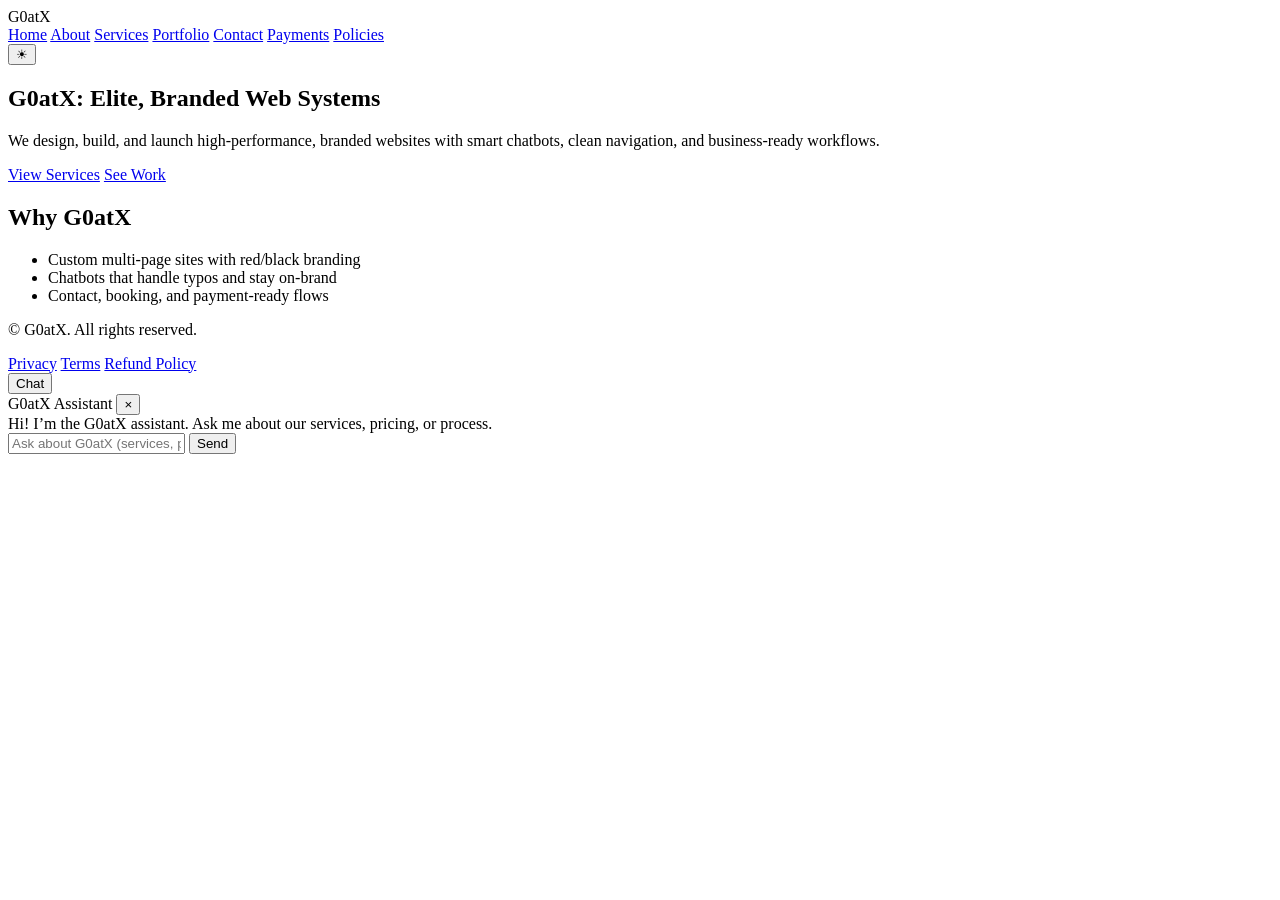
==== index.html @ 713eb571 "Create index.html" ====
<!DOCTYPE html>
<html lang="en" data-theme="dark">
<head>
  <meta charset="UTF-8" />
  <meta name="viewport" content="width=device-width, initial-scale=1.0" />
  <title>G0atX | Advanced Web Experiences</title>
  <link rel="stylesheet" href="styles.css" />
  <script defer src="script.js"></script>
</head>
<body>
  <header class="site-header">
    <div class="logo">G0atX</div>
    <nav class="nav">
      <a href="index.html" class="active">Home</a>
      <a href="about.html">About</a>
      <a href="services.html">Services</a>
      <a href="portfolio.html">Portfolio</a>
      <a href="contact.html">Contact</a>
      <a href="payments.html">Payments</a>
      <a href="policies.html">Policies</a>
    </nav>
    <button id="themeToggle" class="theme-toggle">☀</button>
  </header>

  <main class="hero">
    <section class="hero-content">
      <h1>G0atX: Elite, Branded Web Systems</h1>
      <p>
        We design, build, and launch high‑performance, branded websites with smart chatbots,
        clean navigation, and business‑ready workflows.
      </p>
      <div class="hero-actions">
        <a href="services.html" class="btn primary">View Services</a>
        <a href="portfolio.html" class="btn secondary">See Work</a>
      </div>
    </section>
    <section class="hero-highlight">
      <h2>Why G0atX</h2>
      <ul>
        <li>Custom multi‑page sites with red/black branding</li>
        <li>Chatbots that handle typos and stay on‑brand</li>
        <li>Contact, booking, and payment‑ready flows</li>
      </ul>
    </section>
  </main>

  <footer class="site-footer">
    <p>© <span id="year"></span> G0atX. All rights reserved.</p>
    <div class="footer-links">
      <a href="policies.html#privacy">Privacy</a>
      <a href="policies.html#terms">Terms</a>
      <a href="policies.html#refund">Refund Policy</a>
    </div>
  </footer>

  <!-- Chatbot -->
  <button id="chatbotToggle" class="chatbot-toggle">Chat</button>
  <div id="chatbot" class="chatbot">
    <div class="chatbot-header">
      <span>G0atX Assistant</span>
      <button id="chatbotClose" class="chatbot-close">×</button>
    </div>
    <div id="chatbotMessages" class="chatbot-messages">
      <div class="chatbot-message bot">
        Hi! I’m the G0atX assistant. Ask me about our services, pricing, or process.
      </div>
    </div>
    <form id="chatbotForm" class="chatbot-form">
      <input
        type="text"
        id="chatbotInput"
        placeholder="Ask about G0atX (services, pricing, process)..."
        autocomplete="off"
      />
      <button type="submit">Send</button>
    </form>
  </div>
</body>
</html>
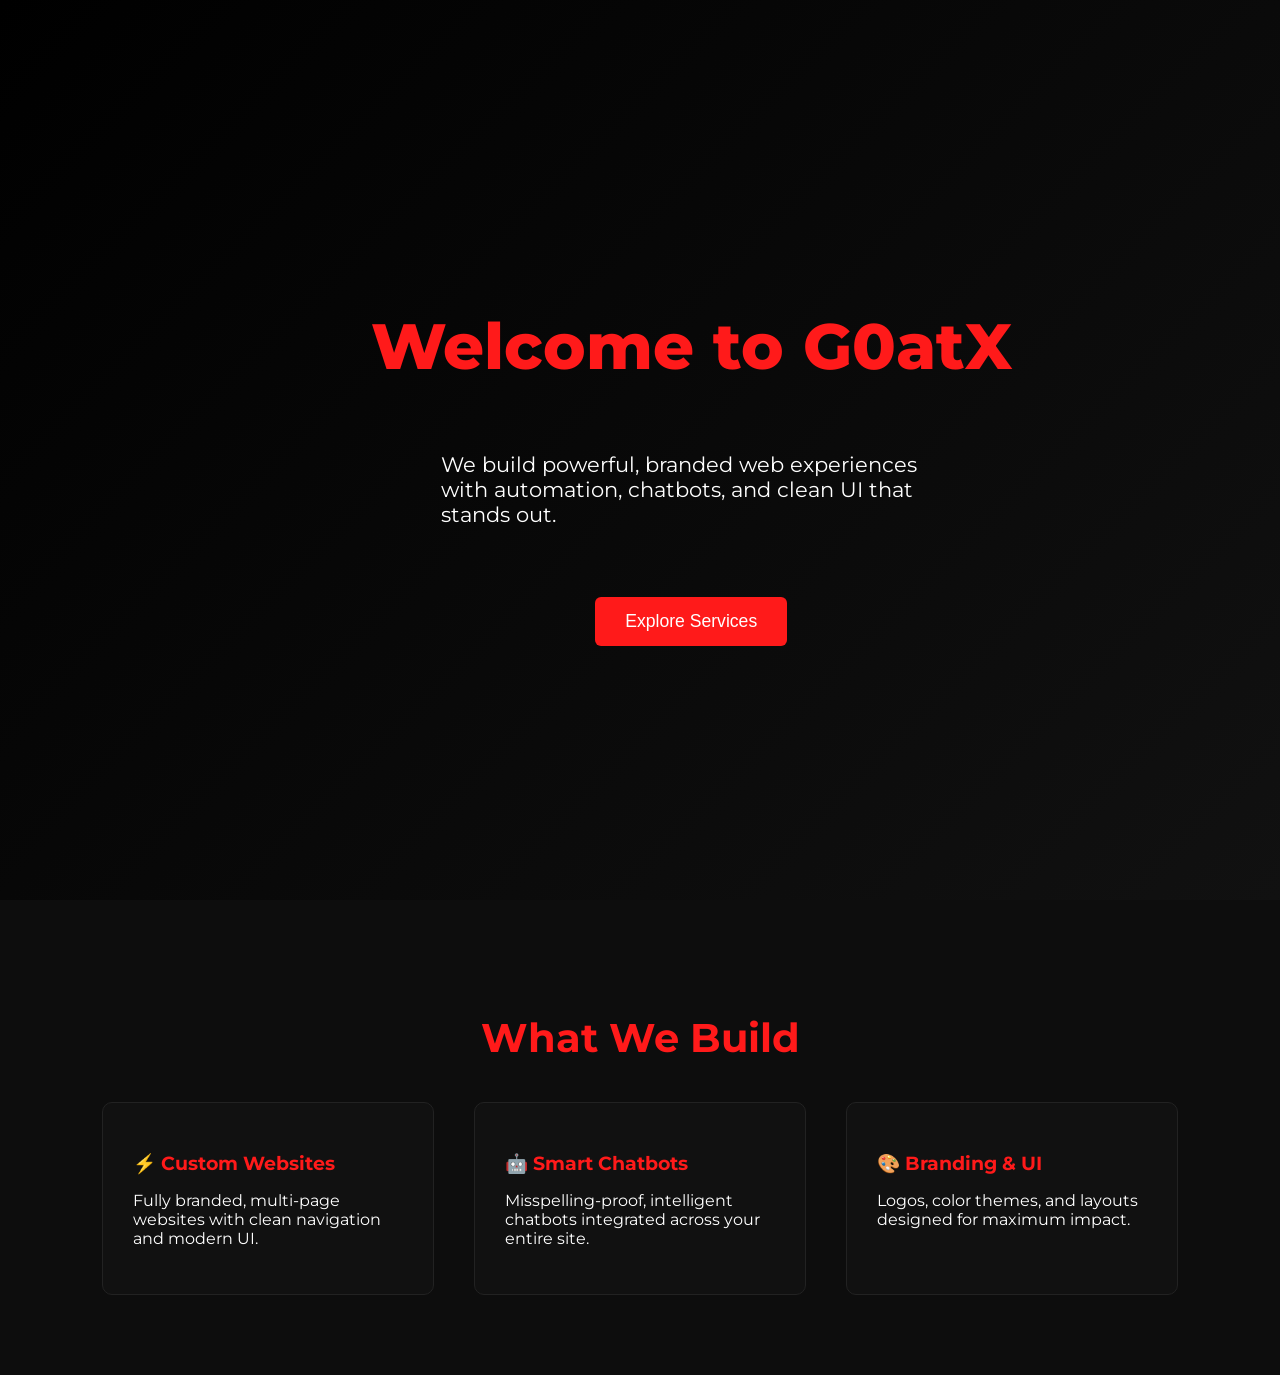
==== commit 8e11c49c: "Update index.html" ====
--- a/index.html
+++ b/index.html
@@ -1,79 +1,151 @@
 <!DOCTYPE html>
-<html lang="en" data-theme="dark">
+<html lang="en">
 <head>
-  <meta charset="UTF-8" />
-  <meta name="viewport" content="width=device-width, initial-scale=1.0" />
-  <title>G0atX | Advanced Web Experiences</title>
-  <link rel="stylesheet" href="styles.css" />
-  <script defer src="script.js"></script>
+    <meta charset="UTF-8">
+    <meta name="viewport" content="width=device-width, initial-scale=1.0">
+    <title>G0atX | Advanced Web Experiences</title>
+    <link rel="stylesheet" href="styles.css">
+
+    <!-- Google Fonts -->
+    <link href="https://fonts.googleapis.com/css2?family=Montserrat:wght@300;600;800&display=swap" rel="stylesheet">
+
+    <style>
+        body {
+            margin: 0;
+            font-family: 'Montserrat', sans-serif;
+            background: #000;
+            color: white;
+            overflow-x: hidden;
+        }
+
+        /* HERO SECTION */
+        .hero {
+            height: 100vh;
+            background: linear-gradient(135deg, #000, #111);
+            display: flex;
+            flex-direction: column;
+            justify-content: center;
+            padding-left: 8%;
+            animation: fadeIn 1.5s ease-in-out;
+        }
+
+        .hero h1 {
+            font-size: 4rem;
+            font-weight: 800;
+            color: #ff1a1a;
+            animation: slideDown 1.2s ease;
+        }
+
+        .hero p {
+            font-size: 1.3rem;
+            max-width: 500px;
+            margin-top: -10px;
+            animation: fadeIn 2s ease;
+        }
+
+        .cta-btn {
+            margin-top: 25px;
+            padding: 14px 30px;
+            background: #ff1a1a;
+            color: white;
+            border: none;
+            font-size: 1.1rem;
+            border-radius: 6px;
+            cursor: pointer;
+            transition: 0.3s;
+            animation: popIn 1.8s ease;
+        }
+
+        .cta-btn:hover {
+            background: #cc0000;
+            transform: scale(1.05);
+        }
+
+        /* FEATURES SECTION */
+        .features {
+            padding: 80px 8%;
+            background: #0d0d0d;
+        }
+
+        .features h2 {
+            font-size: 2.5rem;
+            color: #ff1a1a;
+            margin-bottom: 40px;
+            text-align: center;
+        }
+
+        .feature-grid {
+            display: grid;
+            grid-template-columns: repeat(3, 1fr);
+            gap: 40px;
+        }
+
+        .feature-box {
+            background: #111;
+            padding: 30px;
+            border-radius: 10px;
+            border: 1px solid #222;
+            transition: 0.3s;
+        }
+
+        .feature-box:hover {
+            transform: translateY(-10px);
+            border-color: #ff1a1a;
+        }
+
+        .feature-box h3 {
+            color: #ff1a1a;
+            margin-bottom: 10px;
+        }
+
+        /* ANIMATIONS */
+        @keyframes fadeIn {
+            from { opacity: 0; }
+            to { opacity: 1; }
+        }
+
+        @keyframes slideDown {
+            from { transform: translateY(-40px); opacity: 0; }
+            to { transform: translateY(0); opacity: 1; }
+        }
+
+        @keyframes popIn {
+            from { transform: scale(0.8); opacity: 0; }
+            to { transform: scale(1); opacity: 1; }
+        }
+    </style>
 </head>
+
 <body>
-  <header class="site-header">
-    <div class="logo">G0atX</div>
-    <nav class="nav">
-      <a href="index.html" class="active">Home</a>
-      <a href="about.html">About</a>
-      <a href="services.html">Services</a>
-      <a href="portfolio.html">Portfolio</a>
-      <a href="contact.html">Contact</a>
-      <a href="payments.html">Payments</a>
-      <a href="policies.html">Policies</a>
-    </nav>
-    <button id="themeToggle" class="theme-toggle">☀</button>
-  </header>
 
-  <main class="hero">
-    <section class="hero-content">
-      <h1>G0atX: Elite, Branded Web Systems</h1>
-      <p>
-        We design, build, and launch high‑performance, branded websites with smart chatbots,
-        clean navigation, and business‑ready workflows.
-      </p>
-      <div class="hero-actions">
-        <a href="services.html" class="btn primary">View Services</a>
-        <a href="portfolio.html" class="btn secondary">See Work</a>
-      </div>
+    <!-- HERO -->
+    <section class="hero">
+        <h1>Welcome to G0atX</h1>
+        <p>We build powerful, branded web experiences with automation, chatbots, and clean UI that stands out.</p>
+        <button class="cta-btn" onclick="location.href='services.html'">Explore Services</button>
     </section>
-    <section class="hero-highlight">
-      <h2>Why G0atX</h2>
-      <ul>
-        <li>Custom multi‑page sites with red/black branding</li>
-        <li>Chatbots that handle typos and stay on‑brand</li>
-        <li>Contact, booking, and payment‑ready flows</li>
-      </ul>
+
+    <!-- FEATURES -->
+    <section class="features">
+        <h2>What We Build</h2>
+
+        <div class="feature-grid">
+            <div class="feature-box">
+                <h3>⚡ Custom Websites</h3>
+                <p>Fully branded, multi‑page websites with clean navigation and modern UI.</p>
+            </div>
+
+            <div class="feature-box">
+                <h3>🤖 Smart Chatbots</h3>
+                <p>Misspelling‑proof, intelligent chatbots integrated across your entire site.</p>
+            </div>
+
+            <div class="feature-box">
+                <h3>🎨 Branding & UI</h3>
+                <p>Logos, color themes, and layouts designed for maximum impact.</p>
+            </div>
+        </div>
     </section>
-  </main>
 
-  <footer class="site-footer">
-    <p>© <span id="year"></span> G0atX. All rights reserved.</p>
-    <div class="footer-links">
-      <a href="policies.html#privacy">Privacy</a>
-      <a href="policies.html#terms">Terms</a>
-      <a href="policies.html#refund">Refund Policy</a>
-    </div>
-  </footer>
-
-  <!-- Chatbot -->
-  <button id="chatbotToggle" class="chatbot-toggle">Chat</button>
-  <div id="chatbot" class="chatbot">
-    <div class="chatbot-header">
-      <span>G0atX Assistant</span>
-      <button id="chatbotClose" class="chatbot-close">×</button>
-    </div>
-    <div id="chatbotMessages" class="chatbot-messages">
-      <div class="chatbot-message bot">
-        Hi! I’m the G0atX assistant. Ask me about our services, pricing, or process.
-      </div>
-    </div>
-    <form id="chatbotForm" class="chatbot-form">
-      <input
-        type="text"
-        id="chatbotInput"
-        placeholder="Ask about G0atX (services, pricing, process)..."
-        autocomplete="off"
-      />
-      <button type="submit">Send</button>
-    </form>
-  </div>
 </body>
 </html>
--- a/styles.css
+++ b/styles.css
@@ -0,0 +1,475 @@
+:root {
+  --bg-dark: #050509;
+  --bg-light: #ffffff;
+  --text-dark: #0b0b0f;
+  --text-light: #f5f5f5;
+  --accent: #e50914;
+  --accent-soft: #ff4b5c;
+  --card-dark: #111119;
+  --card-light: #f7f7f7;
+  --border-subtle: #2a2a33;
+  --shadow-soft: 0 10px 25px rgba(0, 0, 0, 0.35);
+  --radius: 10px;
+  --transition-fast: 0.2s ease-out;
+  --font-main: system-ui, -apple-system, BlinkMacSystemFont, "Segoe UI", sans-serif;
+}
+
+html[data-theme="dark"] {
+  background: var(--bg-dark);
+  color: var(--text-light);
+}
+
+html[data-theme="light"] {
+  background: var(--bg-light);
+  color: var(--text-dark);
+}
+
+*,
+*::before,
+*::after {
+  box-sizing: border-box;
+}
+
+body {
+  margin: 0;
+  font-family: var(--font-main);
+  min-height: 100vh;
+  display: flex;
+  flex-direction: column;
+}
+
+/* Header & nav */
+
+.site-header {
+  position: sticky;
+  top: 0;
+  z-index: 20;
+  display: flex;
+  align-items: center;
+  justify-content: space-between;
+  padding: 0.75rem 1.5rem;
+  background: linear-gradient(90deg, #050509, #1a0003);
+  border-bottom: 1px solid var(--border-subtle);
+}
+
+html[data-theme="light"] .site-header {
+  background: #ffffff;
+  border-bottom-color: #e0e0e0;
+}
+
+.logo {
+  font-weight: 800;
+  letter-spacing: 0.08em;
+  text-transform: uppercase;
+  color: var(--accent);
+}
+
+.nav {
+  display: flex;
+  gap: 0.75rem;
+  flex-wrap: wrap;
+}
+
+.nav a {
+  text-decoration: none;
+  color: var(--text-light);
+  padding: 0.35rem 0.7rem;
+  border-radius: 999px;
+  font-size: 0.9rem;
+  transition: background var(--transition-fast), color var(--transition-fast);
+}
+
+html[data-theme="light"] .nav a {
+  color: var(--text-dark);
+}
+
+.nav a:hover {
+  background: rgba(229, 9, 20, 0.2);
+}
+
+.nav a.active {
+  background: var(--accent);
+  color: #ffffff;
+}
+
+/* Theme toggle */
+
+.theme-toggle {
+  border: 1px solid var(--border-subtle);
+  background: transparent;
+  color: var(--text-light);
+  border-radius: 999px;
+  padding: 0.3rem 0.7rem;
+  cursor: pointer;
+  font-size: 0.9rem;
+  transition: background var(--transition-fast), color var(--transition-fast);
+}
+
+html[data-theme="light"] .theme-toggle {
+  color: var(--text-dark);
+  border-color: #d0d0d0;
+}
+
+.theme-toggle:hover {
+  background: rgba(255, 255, 255, 0.08);
+}
+
+/* Layout */
+
+main.hero,
+main.page {
+  width: min(1100px, 100%);
+  margin: 1.5rem auto 2rem;
+  padding: 0 1rem;
+}
+
+.hero {
+  display: grid;
+  grid-template-columns: minmax(0, 2fr) minmax(0, 1.4fr);
+  gap: 1.5rem;
+  align-items: center;
+}
+
+@media (max-width: 800px) {
+  .hero {
+    grid-template-columns: 1fr;
+  }
+}
+
+.hero-content h1 {
+  font-size: clamp(2.2rem, 3vw + 1rem, 3rem);
+  margin-bottom: 0.75rem;
+}
+
+.hero-content p {
+  max-width: 32rem;
+  line-height: 1.6;
+}
+
+.hero-actions {
+  margin-top: 1.25rem;
+  display: flex;
+  gap: 0.75rem;
+  flex-wrap: wrap;
+}
+
+.hero-highlight {
+  background: radial-gradient(circle at top left, #e50914 0, #050509 55%);
+  border-radius: var(--radius);
+  padding: 1.25rem;
+  color: #ffffff;
+  box-shadow: var(--shadow-soft);
+}
+
+.hero-highlight h2 {
+  margin-top: 0;
+}
+
+.hero-highlight ul {
+  padding-left: 1.2rem;
+}
+
+/* Buttons */
+
+.btn {
+  display: inline-flex;
+  align-items: center;
+  justify-content: center;
+  padding: 0.55rem 1.2rem;
+  border-radius: 999px;
+  border: 1px solid transparent;
+  font-size: 0.95rem;
+  cursor: pointer;
+  text-decoration: none;
+  transition: background var(--transition-fast), color var(--transition-fast), border var(--transition-fast), transform var(--transition-fast);
+}
+
+.btn.primary {
+  background: var(--accent);
+  color: #ffffff;
+}
+
+.btn.primary:hover {
+  background: var(--accent-soft);
+  transform: translateY(-1px);
+}
+
+.btn.secondary {
+  background: transparent;
+  color: var(--accent);
+  border-color: var(--accent);
+}
+
+.btn.secondary:hover {
+  background: rgba(229, 9, 20, 0.1);
+}
+
+/* Page content */
+
+.page h1 {
+  margin-top: 0.5rem;
+  margin-bottom: 0.75rem;
+}
+
+.page p {
+  line-height: 1.6;
+}
+
+.grid.two {
+  display: grid;
+  grid-template-columns: repeat(2, minmax(0, 1fr));
+  gap: 1.25rem;
+  margin-top: 1.5rem;
+}
+
+.grid.three {
+  display: grid;
+  grid-template-columns: repeat(3, minmax(0, 1fr));
+  gap: 1.25rem;
+  margin-top: 1.5rem;
+}
+
+@media (max-width: 900px) {
+  .grid.two,
+  .grid.three {
+    grid-template-columns: 1fr;
+  }
+}
+
+.card {
+  border-radius: var(--radius);
+  padding: 1rem;
+  background: var(--card-dark);
+  border: 1px solid var(--border-subtle);
+  box-shadow: var(--shadow-soft);
+}
+
+html[data-theme="light"] .card {
+  background: var(--card-light);
+  border-color: #e0e0e0;
+  box-shadow: 0 8px 18px rgba(0, 0, 0, 0.08);
+}
+
+.card h2 {
+  margin-top: 0;
+}
+
+.price {
+  margin-top: 0.75rem;
+  font-weight: 600;
+  color: var(--accent-soft);
+}
+
+/* CTA banner */
+
+.cta-banner {
+  margin-top: 2rem;
+  padding: 1rem 1.25rem;
+  border-radius: var(--radius);
+  border: 1px dashed var(--accent);
+  display: flex;
+  flex-wrap: wrap;
+  gap: 0.75rem;
+  align-items: center;
+  justify-content: space-between;
+}
+
+/* Forms (contact + payment) */
+
+.contact-form,
+.payment-form {
+  display: flex;
+  flex-direction: column;
+  gap: 0.75rem;
+  margin-top: 1rem;
+}
+
+label {
+  font-size: 0.9rem;
+  display: flex;
+  flex-direction: column;
+  gap: 0.25rem;
+}
+
+input,
+select,
+textarea {
+  padding: 0.5rem 0.6rem;
+  border-radius: 6px;
+  border: 1px solid var(--border-subtle);
+  background: #050509;
+  color: var(--text-light);
+  font-family: var(--font-main);
+}
+
+html[data-theme="light"] input,
+html[data-theme="light"] select,
+html[data-theme="light"] textarea {
+  background: #ffffff;
+  color: var(--text-dark);
+  border-color: #d0d0d0;
+}
+
+input:focus,
+select:focus,
+textarea:focus {
+  outline: 2px solid var(--accent);
+  outline-offset: 1px;
+}
+
+.payment-note {
+  font-size: 0.85rem;
+  opacity: 0.8;
+}
+
+/* Policies */
+
+.policies section {
+  margin-top: 1.5rem;
+  padding-top: 0.5rem;
+  border-top: 1px solid var(--border-subtle);
+}
+
+/* Footer */
+
+.site-footer {
+  margin-top: auto;
+  padding: 1rem 1.5rem;
+  border-top: 1px solid var(--border-subtle);
+  font-size: 0.85rem;
+  display: flex;
+  justify-content: space-between;
+  align-items: center;
+  flex-wrap: wrap;
+}
+
+html[data-theme="light"] .site-footer {
+  border-top-color: #e0e0e0;
+}
+
+.footer-links {
+  display: flex;
+  gap: 0.75rem;
+}
+
+.footer-links a {
+  color: inherit;
+  text-decoration: none;
+  opacity: 0.8;
+}
+
+.footer-links a:hover {
+  opacity: 1;
+}
+
+/* Chatbot */
+
+.chatbot-toggle {
+  position: fixed;
+  bottom: 1.25rem;
+  right: 1.25rem;
+  z-index: 30;
+  border-radius: 999px;
+  border: none;
+  background: var(--accent);
+  color: #ffffff;
+  padding: 0.6rem 1rem;
+  cursor: pointer;
+  box-shadow: var(--shadow-soft);
+  font-size: 0.9rem;
+}
+
+.chatbot {
+  position: fixed;
+  bottom: 4.25rem;
+  right: 1.25rem;
+  width: 320px;
+  max-height: 420px;
+  background: var(--card-dark);
+  border-radius: var(--radius);
+  border: 1px solid var(--border-subtle);
+  box-shadow: var(--shadow-soft);
+  display: none;
+  flex-direction: column;
+  overflow: hidden;
+  z-index: 40;
+}
+
+html[data-theme="light"] .chatbot {
+  background: var(--card-light);
+  border-color: #e0e0e0;
+}
+
+.chatbot-header {
+  padding: 0.6rem 0.8rem;
+  background: #111119;
+  color: #ffffff;
+  display: flex;
+  justify-content: space-between;
+  align-items: center;
+}
+
+html[data-theme="light"] .chatbot-header {
+  background: #222;
+}
+
+.chatbot-close {
+  border: none;
+  background: transparent;
+  color: inherit;
+  cursor: pointer;
+  font-size: 1.1rem;
+}
+
+.chatbot-messages {
+  padding: 0.6rem 0.8rem;
+  flex: 1;
+  overflow-y: auto;
+  font-size: 0.9rem;
+}
+
+.chatbot-message {
+  margin-bottom: 0.4rem;
+  padding: 0.4rem 0.6rem;
+  border-radius: 8px;
+  max-width: 90%;
+}
+
+.chatbot-message.bot {
+  background: rgba(229, 9, 20, 0.15);
+}
+
+.chatbot-message.user {
+  background: rgba(255, 255, 255, 0.08);
+  margin-left: auto;
+}
+
+html[data-theme="light"] .chatbot-message.user {
+  background: #e9e9e9;
+}
+
+.chatbot-form {
+  display: flex;
+  border-top: 1px solid var(--border-subtle);
+}
+
+.chatbot-form input {
+  flex: 1;
+  border-radius: 0;
+  border: none;
+  border-right: 1px solid var(--border-subtle);
+}
+
+.chatbot-form button {
+  border: none;
+  background: var(--accent);
+  color: #ffffff;
+  padding: 0 0.9rem;
+  cursor: pointer;
+}
+
+/* Utility */
+
+.hidden {
+  display: none !important;
+}
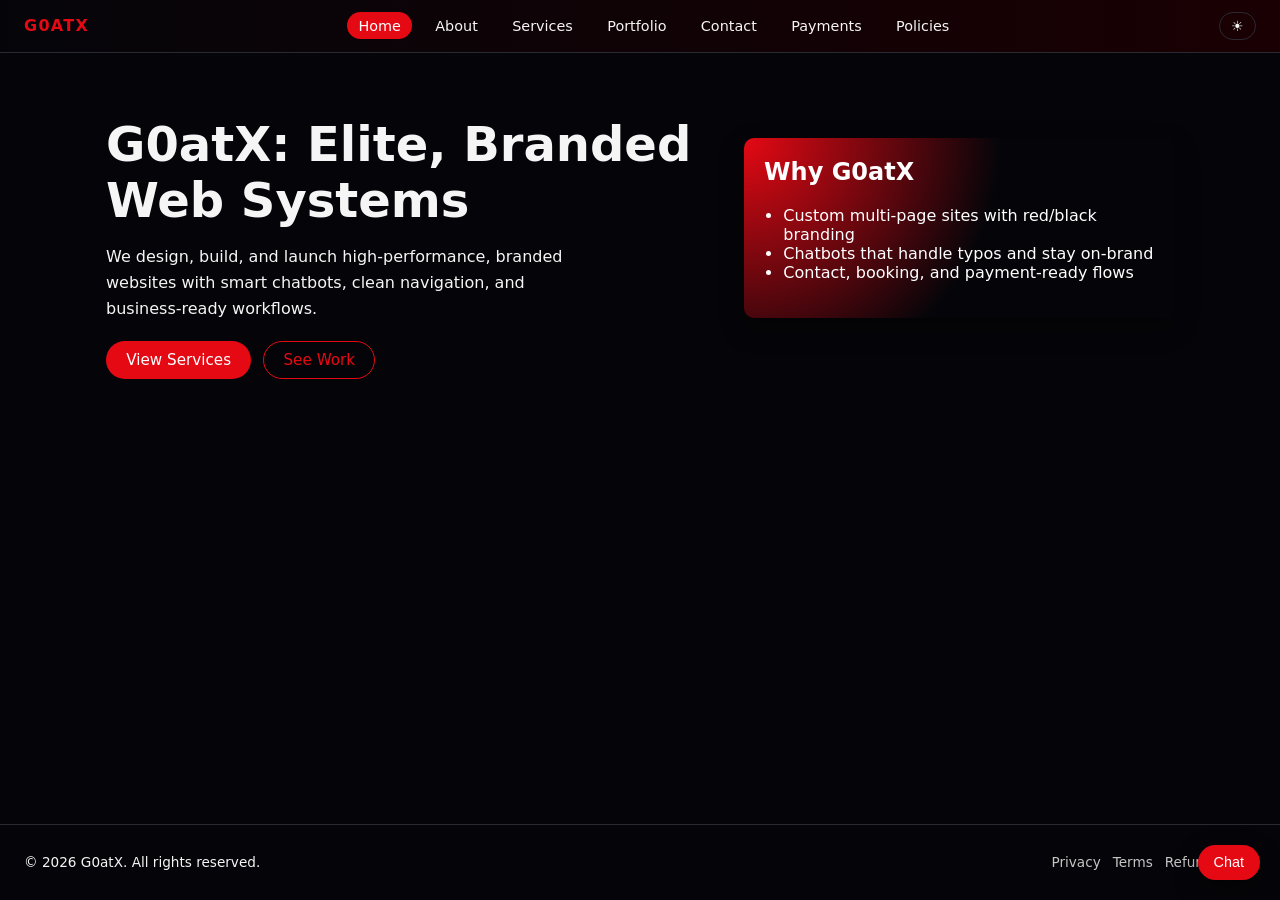
==== commit 5ddff8fe: "Update index.html" ====
--- a/index.html
+++ b/index.html
@@ -1,151 +1,146 @@
 <!DOCTYPE html>
-<html lang="en">
+<html lang="en" data-theme="dark">
 <head>
-    <meta charset="UTF-8">
-    <meta name="viewport" content="width=device-width, initial-scale=1.0">
-    <title>G0atX | Advanced Web Experiences</title>
-    <link rel="stylesheet" href="styles.css">
+  <meta charset="UTF-8" />
+  <meta name="viewport" content="width=device-width, initial-scale=1.0" />
+  <title>G0atX | Advanced Web Experiences</title>
 
-    <!-- Google Fonts -->
-    <link href="https://fonts.googleapis.com/css2?family=Montserrat:wght@300;600;800&display=swap" rel="stylesheet">
+  <!-- Fix browser showing old homepage -->
+  <meta http-equiv="Cache-Control" content="no-cache, no-store, must-revalidate">
+  <meta http-equiv="Pragma" content="no-cache">
+  <meta http-equiv="Expires" content="0">
 
-    <style>
-        body {
-            margin: 0;
-            font-family: 'Montserrat', sans-serif;
-            background: #000;
-            color: white;
-            overflow-x: hidden;
-        }
+  <link rel="stylesheet" href="styles.css" />
+  <script defer src="script.js"></script>
 
-        /* HERO SECTION */
-        .hero {
-            height: 100vh;
-            background: linear-gradient(135deg, #000, #111);
-            display: flex;
-            flex-direction: column;
-            justify-content: center;
-            padding-left: 8%;
-            animation: fadeIn 1.5s ease-in-out;
-        }
+  <style>
+    /* --- ANIMATIONS --- */
+    @keyframes fadeIn {
+      from { opacity: 0; }
+      to { opacity: 1; }
+    }
 
-        .hero h1 {
-            font-size: 4rem;
-            font-weight: 800;
-            color: #ff1a1a;
-            animation: slideDown 1.2s ease;
-        }
+    @keyframes slideUp {
+      from { transform: translateY(40px); opacity: 0; }
+      to { transform: translateY(0); opacity: 1; }
+    }
 
-        .hero p {
-            font-size: 1.3rem;
-            max-width: 500px;
-            margin-top: -10px;
-            animation: fadeIn 2s ease;
-        }
+    @keyframes slideLeft {
+      from { transform: translateX(40px); opacity: 0; }
+      to { transform: translateX(0); opacity: 1; }
+    }
 
-        .cta-btn {
-            margin-top: 25px;
-            padding: 14px 30px;
-            background: #ff1a1a;
-            color: white;
-            border: none;
-            font-size: 1.1rem;
-            border-radius: 6px;
-            cursor: pointer;
-            transition: 0.3s;
-            animation: popIn 1.8s ease;
-        }
+    @keyframes slideRight {
+      from { transform: translateX(-40px); opacity: 0; }
+      to { transform: translateX(0); opacity: 1; }
+    }
 
-        .cta-btn:hover {
-            background: #cc0000;
-            transform: scale(1.05);
-        }
+    /* Apply animations */
+    .hero-content {
+      animation: slideUp 1.2s ease-out;
+    }
 
-        /* FEATURES SECTION */
-        .features {
-            padding: 80px 8%;
-            background: #0d0d0d;
-        }
+    .hero-content h1 {
+      animation: fadeIn 1.4s ease-out;
+    }
 
-        .features h2 {
-            font-size: 2.5rem;
-            color: #ff1a1a;
-            margin-bottom: 40px;
-            text-align: center;
-        }
+    .hero-content p {
+      animation: fadeIn 1.8s ease-out;
+    }
 
-        .feature-grid {
-            display: grid;
-            grid-template-columns: repeat(3, 1fr);
-            gap: 40px;
-        }
+    .hero-actions {
+      animation: fadeIn 2.2s ease-out;
+    }
 
-        .feature-box {
-            background: #111;
-            padding: 30px;
-            border-radius: 10px;
-            border: 1px solid #222;
-            transition: 0.3s;
-        }
+    .hero-highlight {
+      animation: slideLeft 1.4s ease-out;
+    }
 
-        .feature-box:hover {
-            transform: translateY(-10px);
-            border-color: #ff1a1a;
-        }
+    /* Button hover animation */
+    .btn {
+      transition: 0.3s ease;
+    }
+    .btn:hover {
+      transform: scale(1.05);
+      opacity: 0.9;
+    }
 
-        .feature-box h3 {
-            color: #ff1a1a;
-            margin-bottom: 10px;
-        }
-
-        /* ANIMATIONS */
-        @keyframes fadeIn {
-            from { opacity: 0; }
-            to { opacity: 1; }
-        }
-
-        @keyframes slideDown {
-            from { transform: translateY(-40px); opacity: 0; }
-            to { transform: translateY(0); opacity: 1; }
-        }
-
-        @keyframes popIn {
-            from { transform: scale(0.8); opacity: 0; }
-            to { transform: scale(1); opacity: 1; }
-        }
-    </style>
+    /* Smooth fade-in for whole page */
+    body {
+      animation: fadeIn 0.8s ease-out;
+    }
+  </style>
 </head>
 
 <body>
+  <header class="site-header">
+    <div class="logo">G0atX</div>
+    <nav class="nav">
+      <a href="index.html" class="active">Home</a>
+      <a href="about.html">About</a>
+      <a href="services.html">Services</a>
+      <a href="portfolio.html">Portfolio</a>
+      <a href="contact.html">Contact</a>
+      <a href="payments.html">Payments</a>
+      <a href="policies.html">Policies</a>
+    </nav>
+    <button id="themeToggle" class="theme-toggle">☀</button>
+  </header>
 
-    <!-- HERO -->
-    <section class="hero">
-        <h1>Welcome to G0atX</h1>
-        <p>We build powerful, branded web experiences with automation, chatbots, and clean UI that stands out.</p>
-        <button class="cta-btn" onclick="location.href='services.html'">Explore Services</button>
+  <main class="hero">
+    <section class="hero-content">
+      <h1>G0atX: Elite, Branded Web Systems</h1>
+      <p>
+        We design, build, and launch high‑performance, branded websites with smart chatbots,
+        clean navigation, and business‑ready workflows.
+      </p>
+      <div class="hero-actions">
+        <a href="services.html" class="btn primary">View Services</a>
+        <a href="portfolio.html" class="btn secondary">See Work</a>
+      </div>
     </section>
 
-    <!-- FEATURES -->
-    <section class="features">
-        <h2>What We Build</h2>
+    <section class="hero-highlight">
+      <h2>Why G0atX</h2>
+      <ul>
+        <li>Custom multi‑page sites with red/black branding</li>
+        <li>Chatbots that handle typos and stay on‑brand</li>
+        <li>Contact, booking, and payment‑ready flows</li>
+      </ul>
+    </section>
+  </main>
 
-        <div class="feature-grid">
-            <div class="feature-box">
-                <h3>⚡ Custom Websites</h3>
-                <p>Fully branded, multi‑page websites with clean navigation and modern UI.</p>
-            </div>
+  <footer class="site-footer">
+    <p>© <span id="year"></span> G0atX. All rights reserved.</p>
+    <div class="footer-links">
+      <a href="policies.html#privacy">Privacy</a>
+      <a href="policies.html#terms">Terms</a>
+      <a href="policies.html#refund">Refund Policy</a>
+    </div>
+  </footer>
 
-            <div class="feature-box">
-                <h3>🤖 Smart Chatbots</h3>
-                <p>Misspelling‑proof, intelligent chatbots integrated across your entire site.</p>
-            </div>
-
-            <div class="feature-box">
-                <h3>🎨 Branding & UI</h3>
-                <p>Logos, color themes, and layouts designed for maximum impact.</p>
-            </div>
-        </div>
-    </section>
-
+  <!-- Chatbot -->
+  <button id="chatbotToggle" class="chatbot-toggle">Chat</button>
+  <div id="chatbot" class="chatbot">
+    <div class="chatbot-header">
+      <span>G0atX Assistant</span>
+      <button id="chatbotClose" class="chatbot-close">×</button>
+    </div>
+    <div id="chatbotMessages" class="chatbot-messages">
+      <div class="chatbot-message bot">
+        Hi! I’m the G0atX assistant. Ask me about our services, pricing, or process.
+      </div>
+    </div>
+    <form id="chatbotForm" class="chatbot-form">
+      <input
+        type="text"
+        id="chatbotInput"
+        placeholder="Ask about G0atX (services, pricing, process)..."
+        autocomplete="off"
+      />
+      <button type="submit">Send</button>
+    </form>
+  </div>
 </body>
 </html>
+
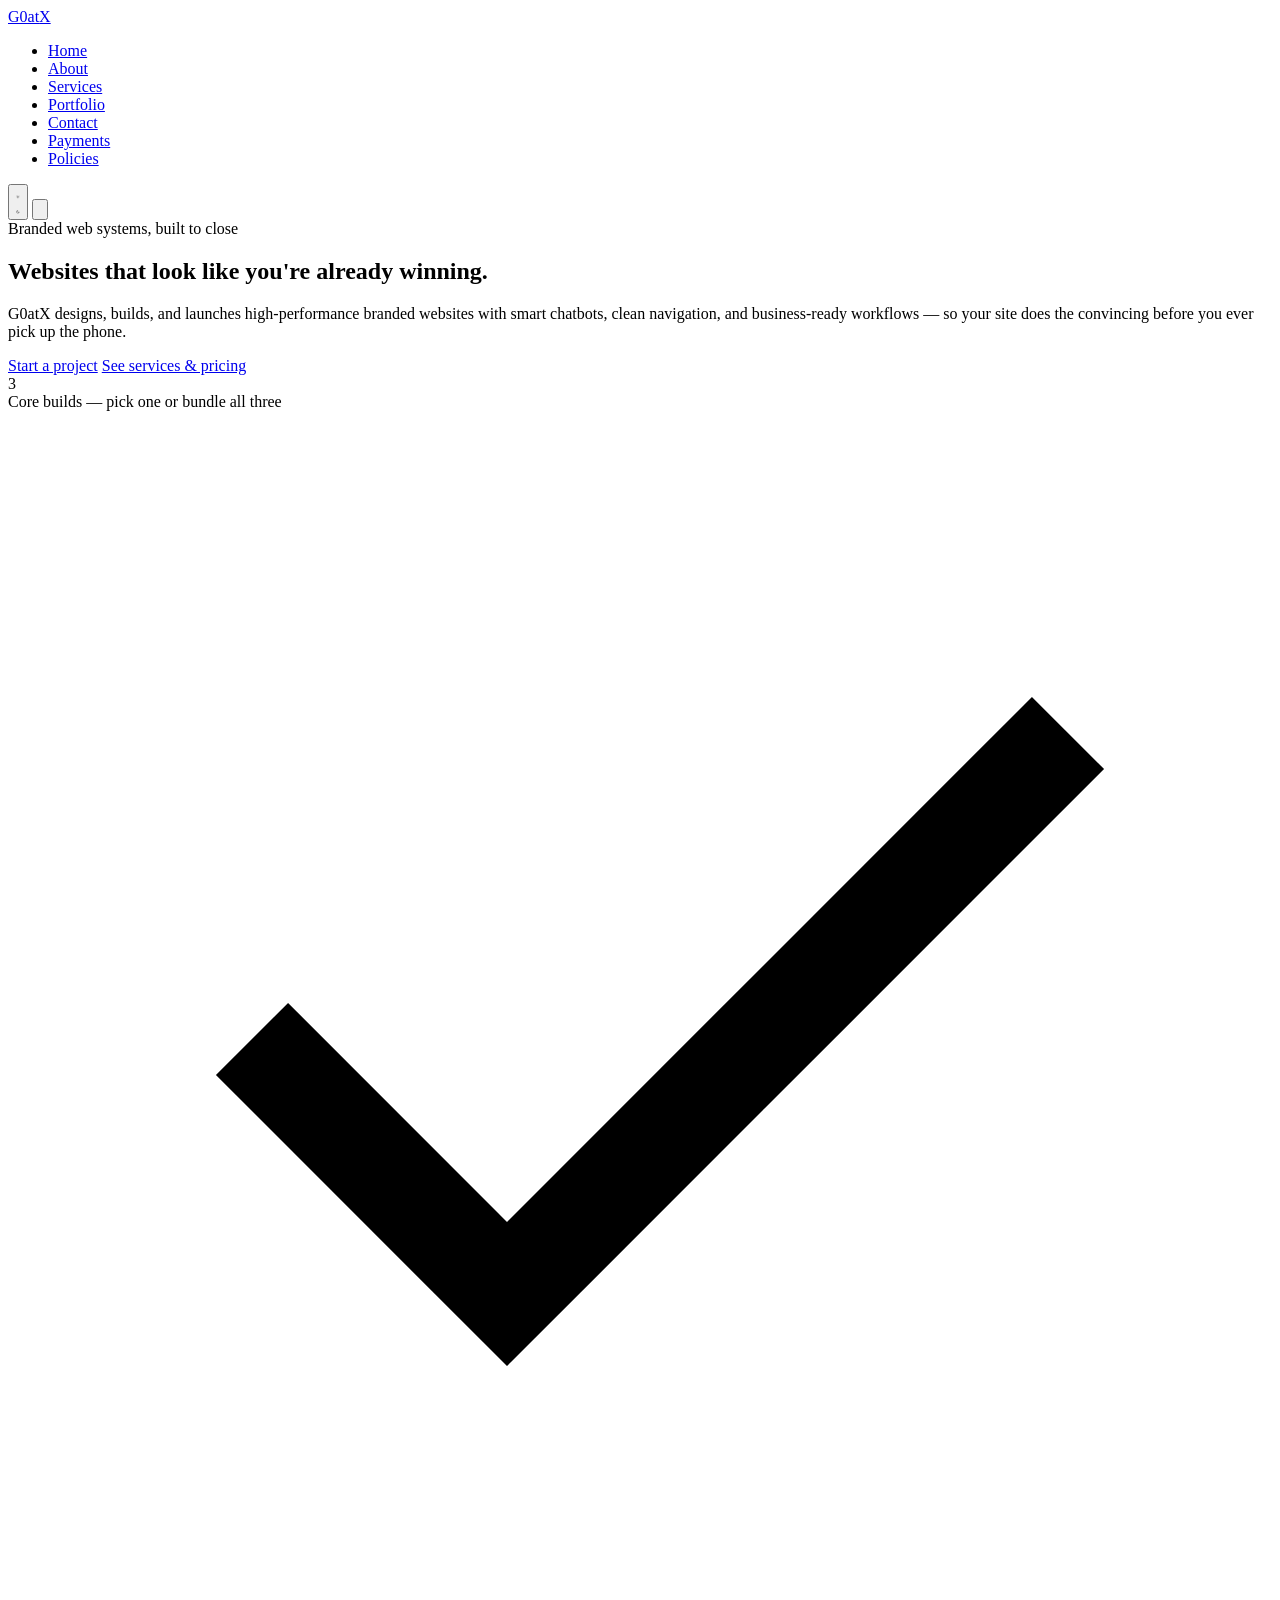
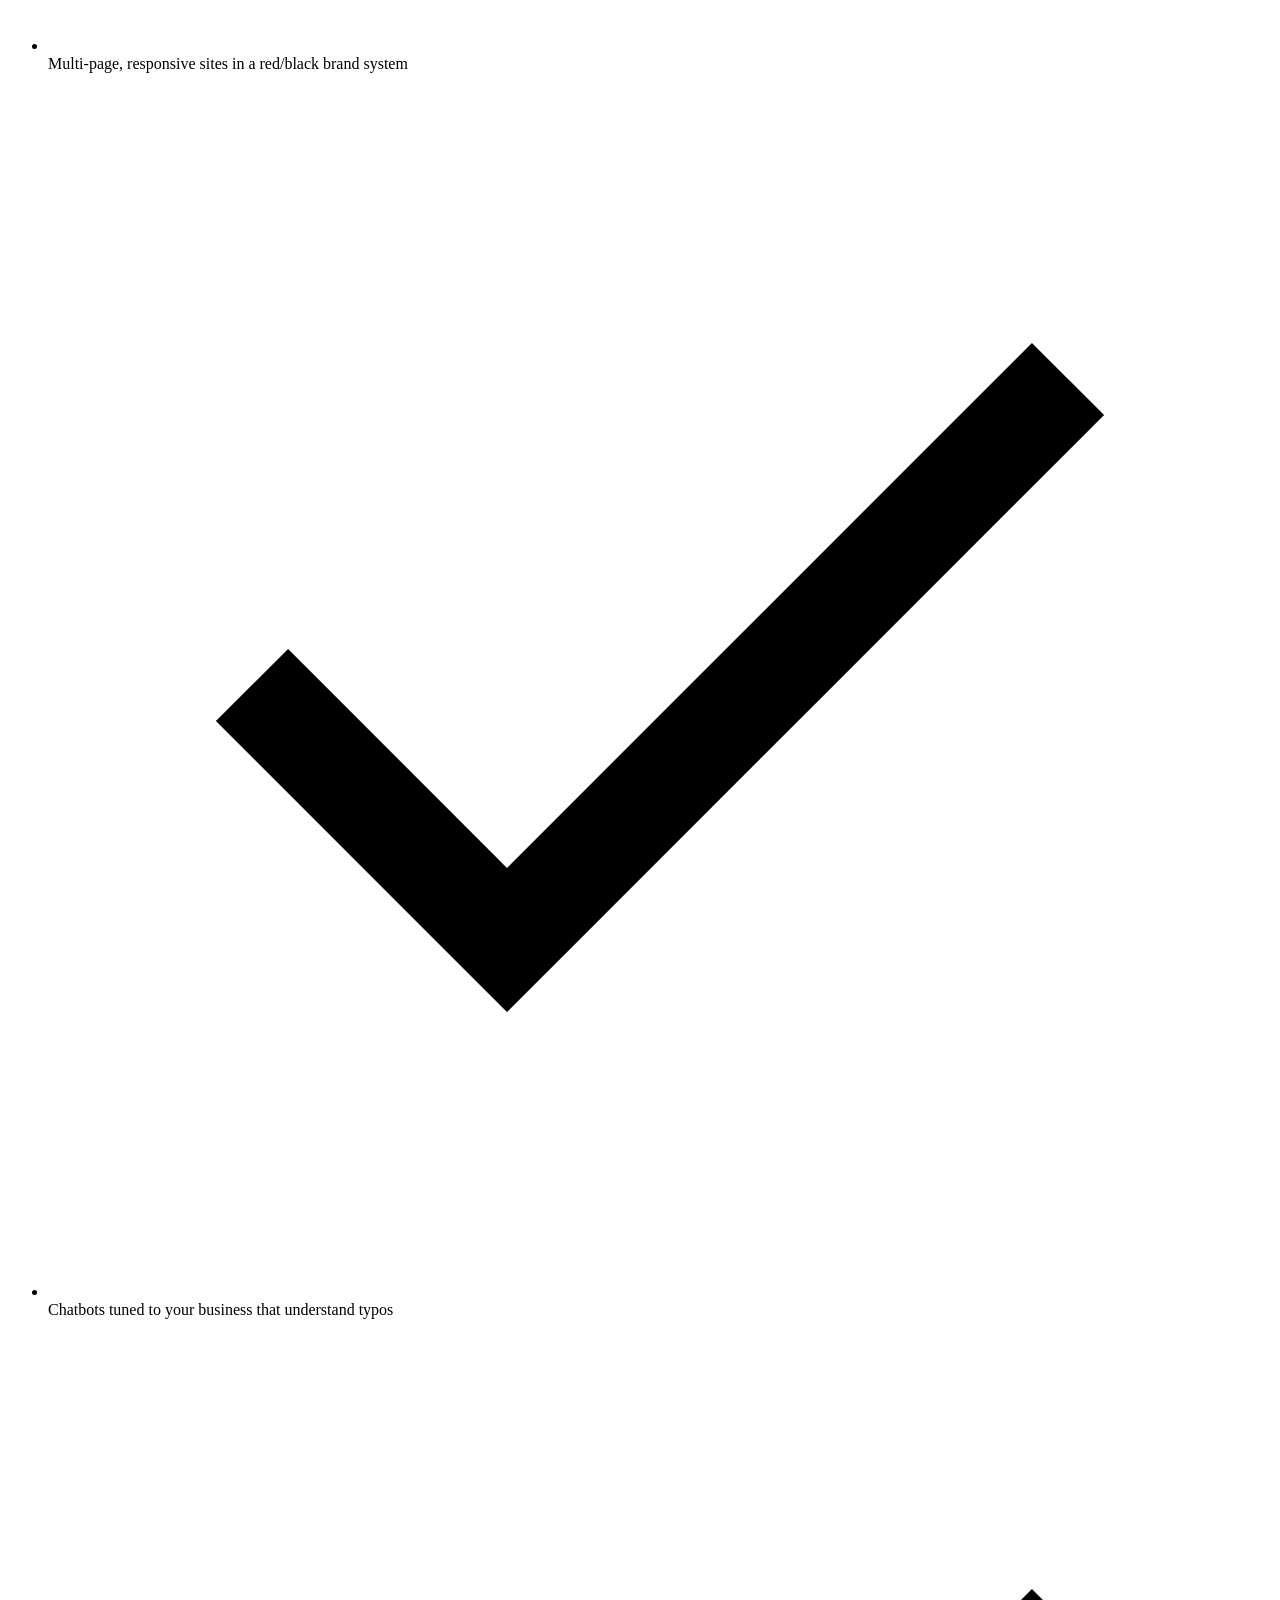
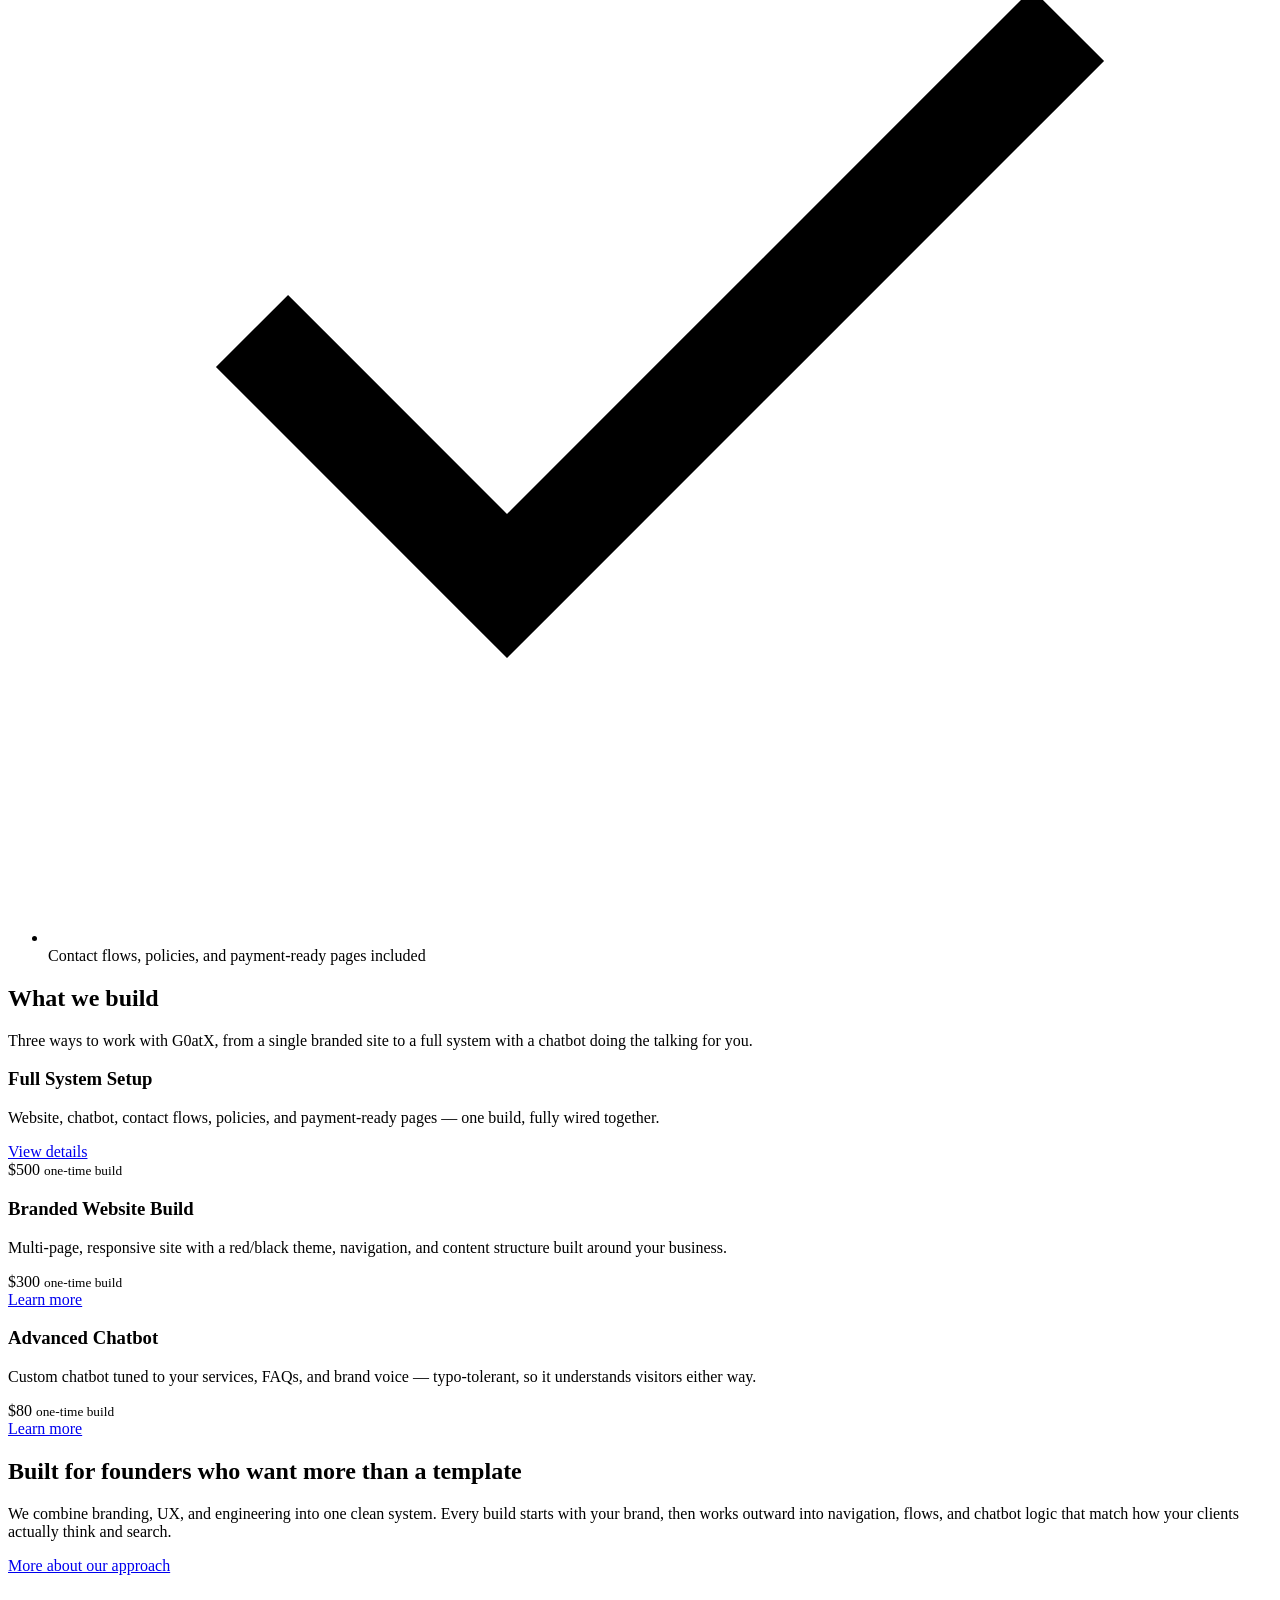
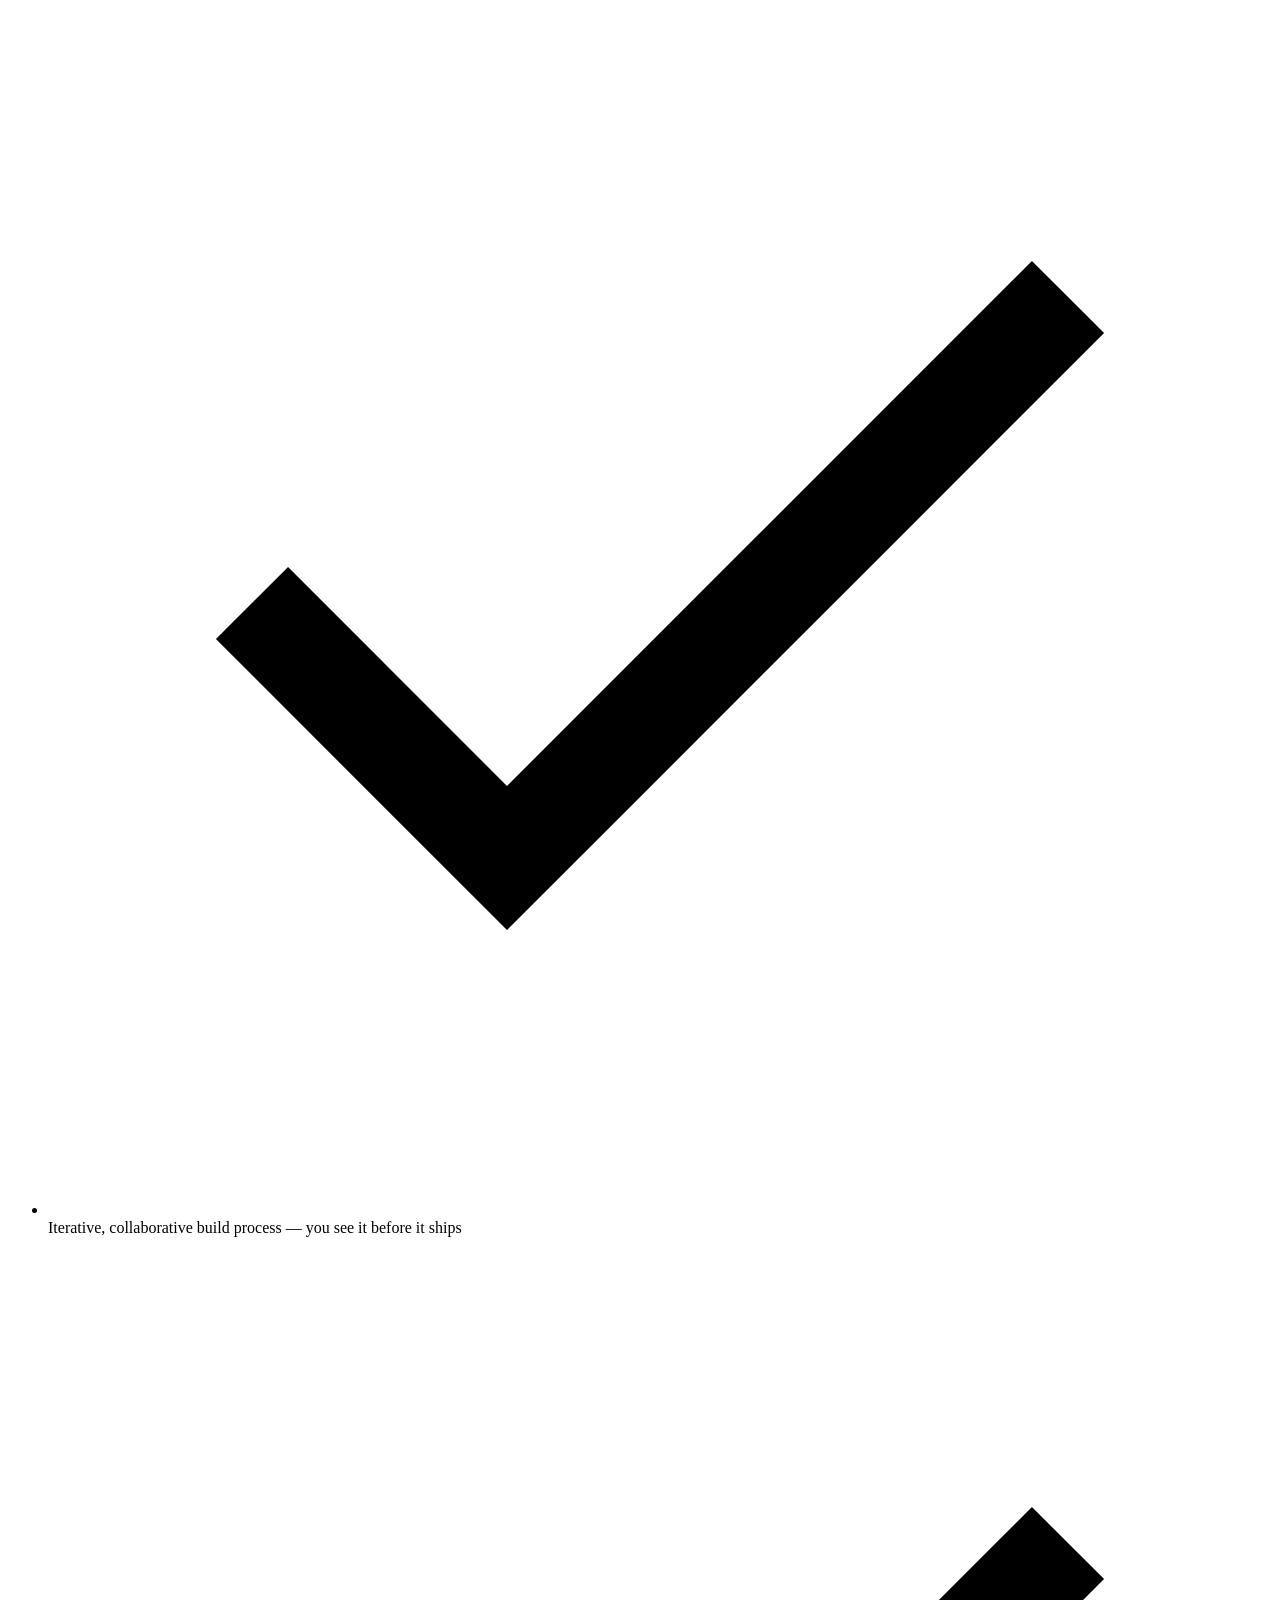
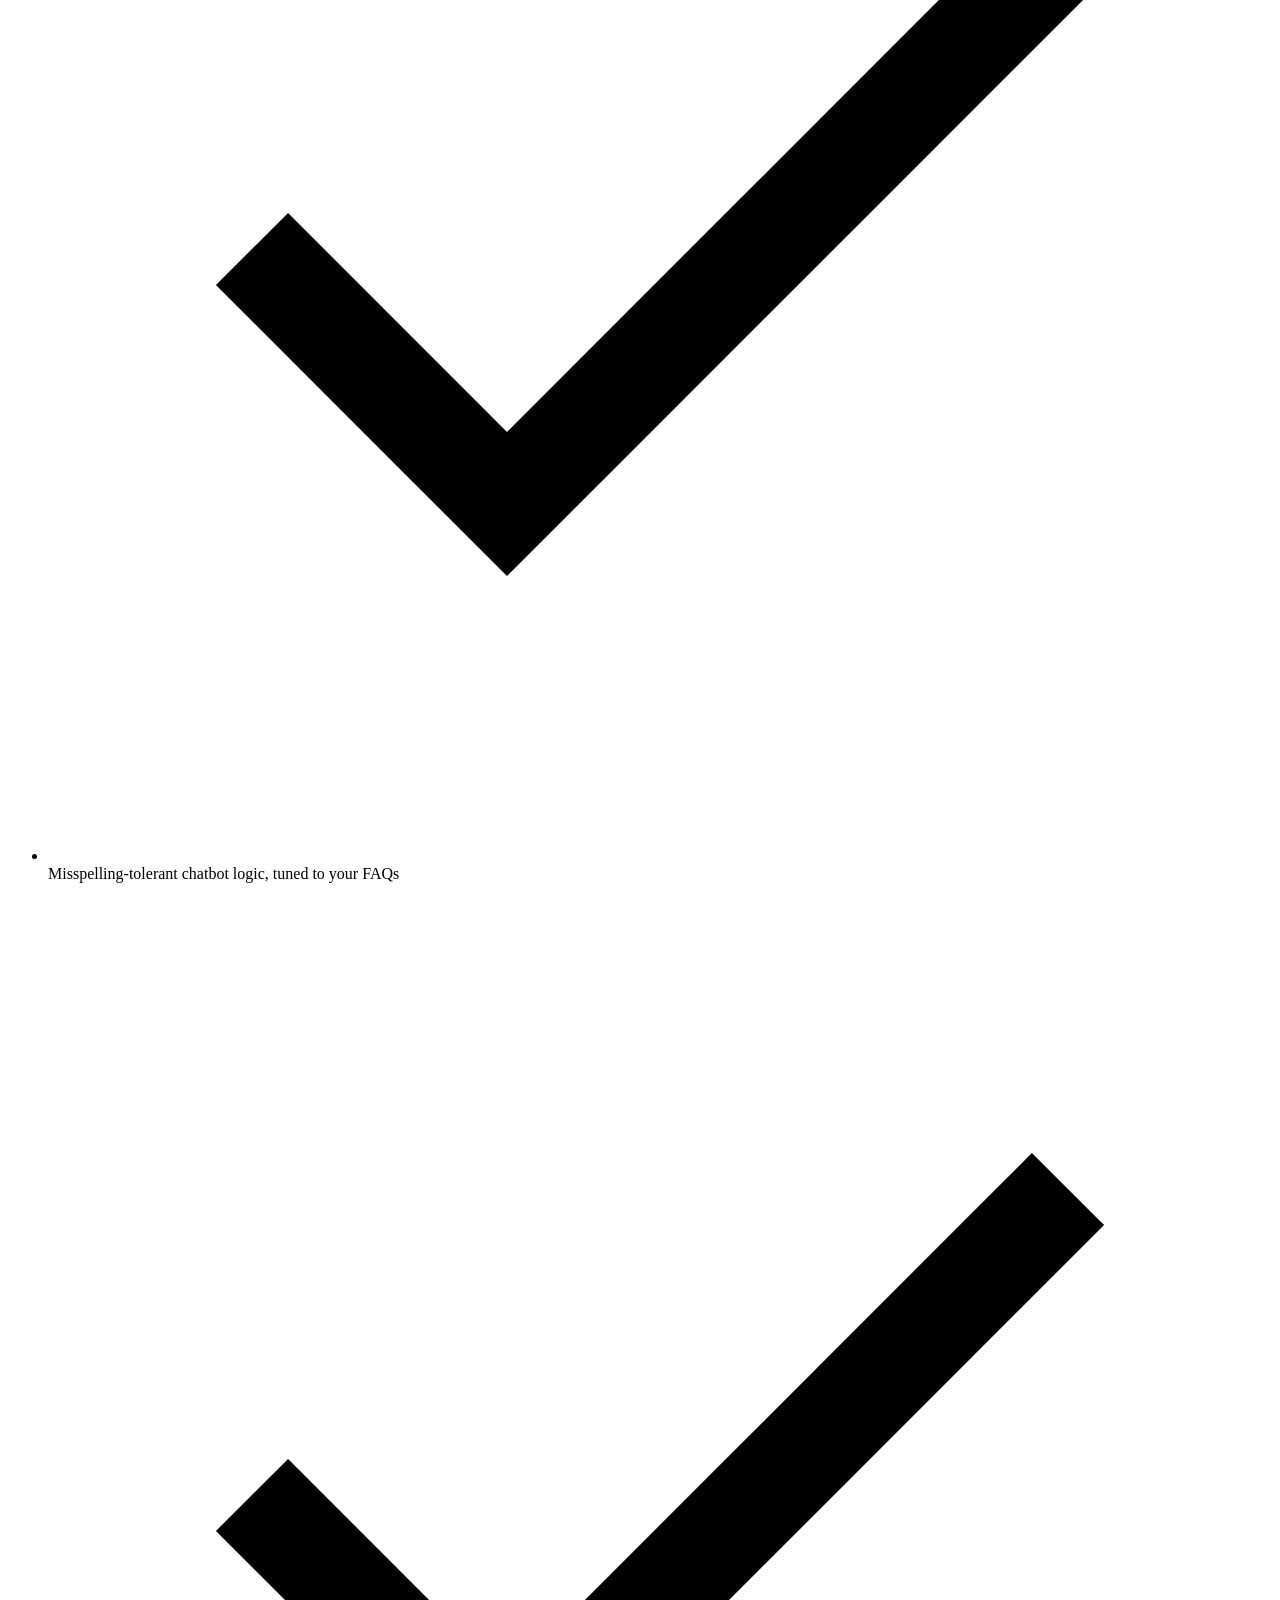
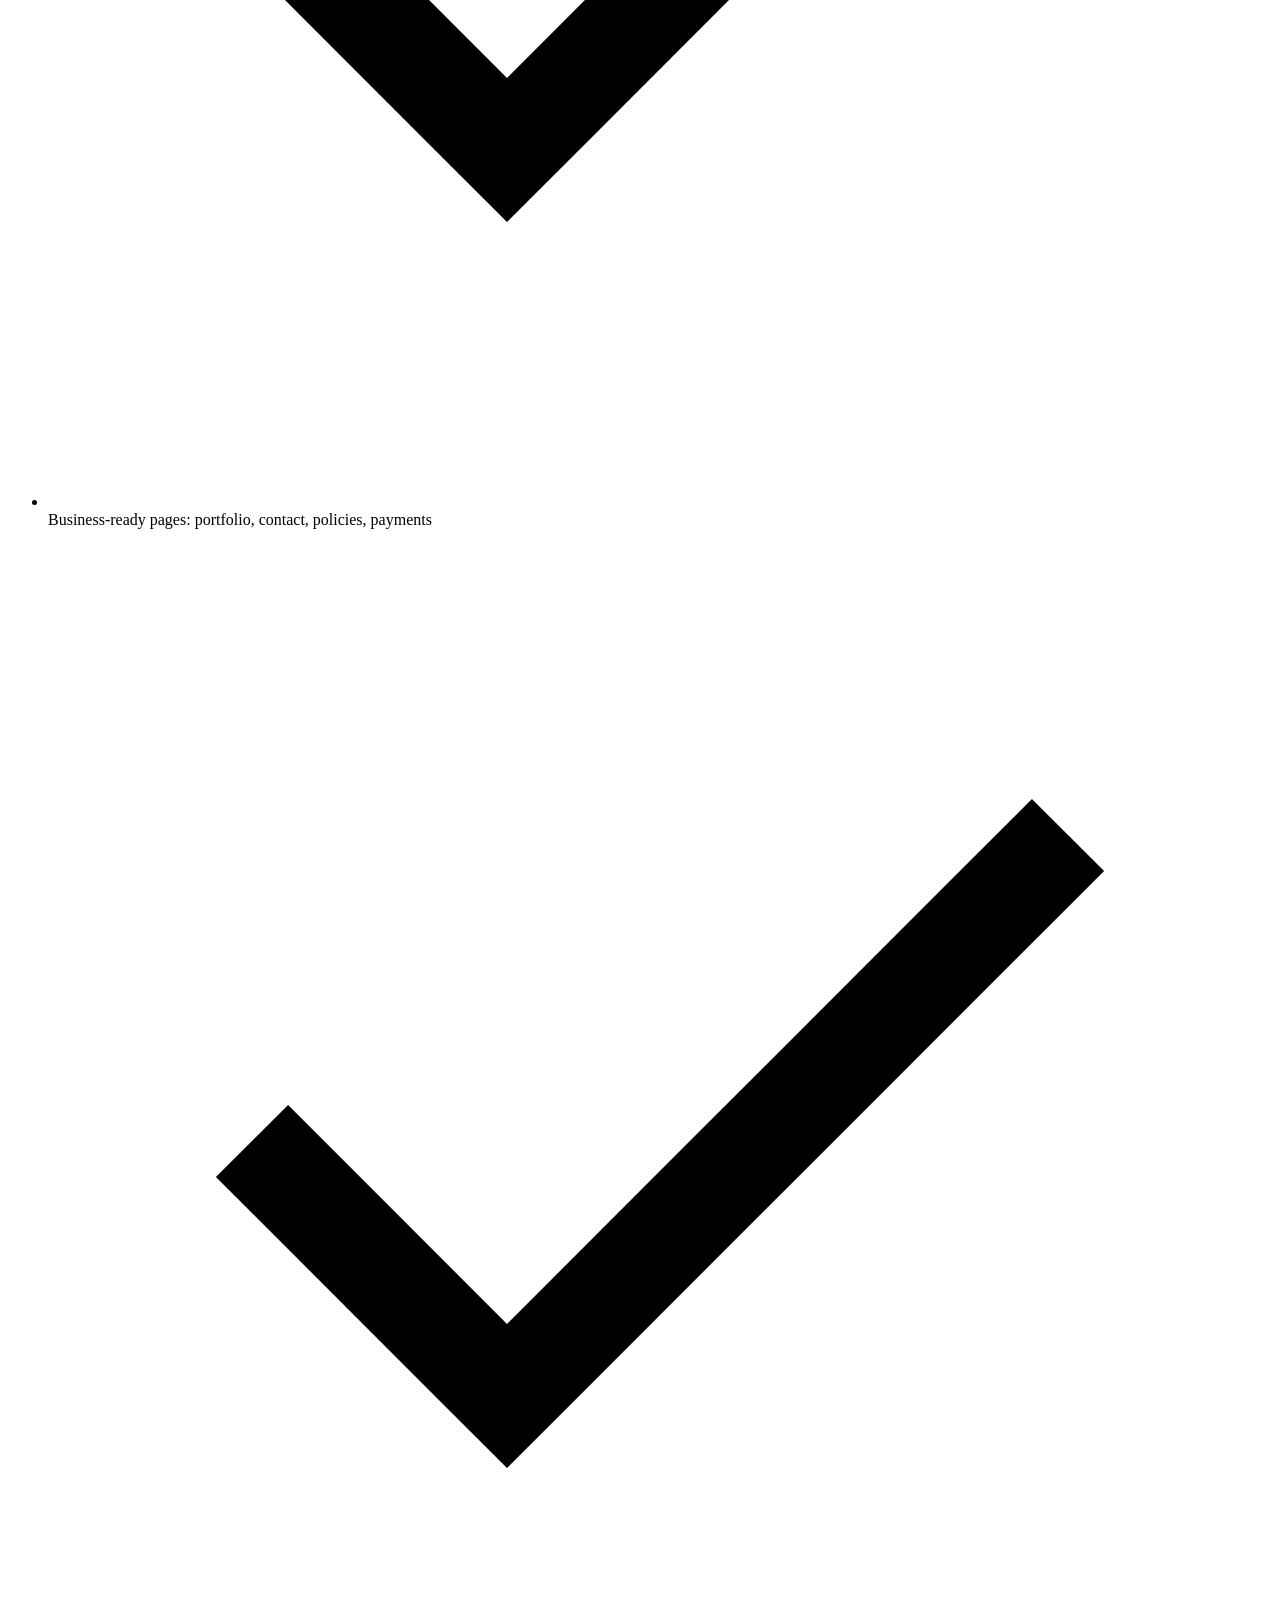
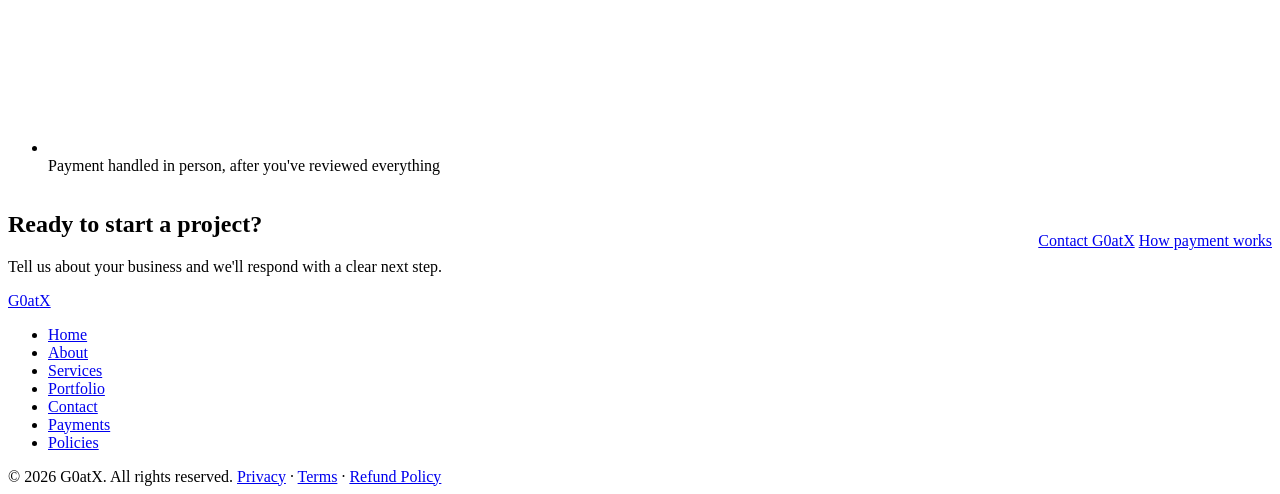
==== commit 855a4b11: "Refactor index.html for improved structure and branding Updated HTML structure, including meta tags," ====
--- a/index.html
+++ b/index.html
@@ -1,146 +1,173 @@
 <!DOCTYPE html>
-<html lang="en" data-theme="dark">
+<html lang="en">
 <head>
-  <meta charset="UTF-8" />
-  <meta name="viewport" content="width=device-width, initial-scale=1.0" />
-  <title>G0atX | Advanced Web Experiences</title>
+<meta charset="UTF-8" />
+<meta name="viewport" content="width=device-width, initial-scale=1.0" />
+<title>G0atX — Elite, Branded Web Systems</title>
+<meta name="description" content="G0atX designs and builds high-performance branded websites with typo-tolerant chatbots, clean navigation, and business-ready workflows." />
+<link rel="stylesheet" href="css/style.css" />
+</head>
+<body>
 
-  <!-- Fix browser showing old homepage -->
-  <meta http-equiv="Cache-Control" content="no-cache, no-store, must-revalidate">
-  <meta http-equiv="Pragma" content="no-cache">
-  <meta http-equiv="Expires" content="0">
+<header class="site-header">
+  <nav class="nav">
+    <a href="index.html" class="logo">G0at<span class="accent">X</span></a>
+    <ul class="nav-links" id="navLinks">
+      <li><a href="index.html" aria-current="page">Home</a></li>
+      <li><a href="about.html">About</a></li>
+      <li><a href="services.html">Services</a></li>
+      <li><a href="portfolio.html">Portfolio</a></li>
+      <li><a href="contact.html">Contact</a></li>
+      <li><a href="payments.html">Payments</a></li>
+      <li><a href="policies.html">Policies</a></li>
+    </ul>
+    <div class="nav-right">
+      <button class="theme-toggle" aria-label="Toggle light and dark mode">
+        <svg class="icon-sun" viewBox="0 0 24 24" fill="none" stroke="currentColor" stroke-width="2"><circle cx="12" cy="12" r="4"/><path d="M12 2v2M12 20v2M4.9 4.9l1.4 1.4M17.7 17.7l1.4 1.4M2 12h2M20 12h2M4.9 19.1l1.4-1.4M17.7 6.3l1.4-1.4"/></svg>
+        <svg class="icon-moon" viewBox="0 0 24 24" fill="none" stroke="currentColor" stroke-width="2"><path d="M21 12.8A9 9 0 1 1 11.2 3a7 7 0 0 0 9.8 9.8z"/></svg>
+      </button>
+      <button class="nav-toggle" aria-label="Toggle menu" aria-expanded="false">
+        <svg viewBox="0 0 24 24" fill="none" stroke="currentColor" stroke-width="2"><line x1="3" y1="6" x2="21" y2="6"/><line x1="3" y1="12" x2="21" y2="12"/><line x1="3" y1="18" x2="21" y2="18"/></svg>
+      </button>
+    </div>
+  </nav>
+</header>
 
-  <link rel="stylesheet" href="styles.css" />
-  <script defer src="script.js"></script>
-
-  <style>
-    /* --- ANIMATIONS --- */
-    @keyframes fadeIn {
-      from { opacity: 0; }
-      to { opacity: 1; }
-    }
-
-    @keyframes slideUp {
-      from { transform: translateY(40px); opacity: 0; }
-      to { transform: translateY(0); opacity: 1; }
-    }
-
-    @keyframes slideLeft {
-      from { transform: translateX(40px); opacity: 0; }
-      to { transform: translateX(0); opacity: 1; }
-    }
-
-    @keyframes slideRight {
-      from { transform: translateX(-40px); opacity: 0; }
-      to { transform: translateX(0); opacity: 1; }
-    }
-
-    /* Apply animations */
-    .hero-content {
-      animation: slideUp 1.2s ease-out;
-    }
-
-    .hero-content h1 {
-      animation: fadeIn 1.4s ease-out;
-    }
-
-    .hero-content p {
-      animation: fadeIn 1.8s ease-out;
-    }
-
-    .hero-actions {
-      animation: fadeIn 2.2s ease-out;
-    }
-
-    .hero-highlight {
-      animation: slideLeft 1.4s ease-out;
-    }
-
-    /* Button hover animation */
-    .btn {
-      transition: 0.3s ease;
-    }
-    .btn:hover {
-      transform: scale(1.05);
-      opacity: 0.9;
-    }
-
-    /* Smooth fade-in for whole page */
-    body {
-      animation: fadeIn 0.8s ease-out;
-    }
-  </style>
-</head>
-
-<body>
-  <header class="site-header">
-    <div class="logo">G0atX</div>
-    <nav class="nav">
-      <a href="index.html" class="active">Home</a>
-      <a href="about.html">About</a>
-      <a href="services.html">Services</a>
-      <a href="portfolio.html">Portfolio</a>
-      <a href="contact.html">Contact</a>
-      <a href="payments.html">Payments</a>
-      <a href="policies.html">Policies</a>
-    </nav>
-    <button id="themeToggle" class="theme-toggle">☀</button>
-  </header>
-
-  <main class="hero">
-    <section class="hero-content">
-      <h1>G0atX: Elite, Branded Web Systems</h1>
-      <p>
-        We design, build, and launch high‑performance, branded websites with smart chatbots,
-        clean navigation, and business‑ready workflows.
-      </p>
-      <div class="hero-actions">
-        <a href="services.html" class="btn primary">View Services</a>
-        <a href="portfolio.html" class="btn secondary">See Work</a>
+<main>
+  <section class="hero">
+    <div class="hero-shape" aria-hidden="true"></div>
+    <div class="container hero-inner">
+      <div>
+        <span class="eyebrow-badge">Branded web systems, built to close</span>
+        <h1>Websites that look like you're already winning.</h1>
+        <p class="lead">G0atX designs, builds, and launches high-performance branded websites with smart chatbots, clean navigation, and business-ready workflows — so your site does the convincing before you ever pick up the phone.</p>
+        <div class="hero-ctas">
+          <a href="contact.html" class="btn btn-primary">Start a project</a>
+          <a href="services.html" class="btn btn-outline">See services &amp; pricing</a>
+        </div>
       </div>
-    </section>
-
-    <section class="hero-highlight">
-      <h2>Why G0atX</h2>
-      <ul>
-        <li>Custom multi‑page sites with red/black branding</li>
-        <li>Chatbots that handle typos and stay on‑brand</li>
-        <li>Contact, booking, and payment‑ready flows</li>
-      </ul>
-    </section>
-  </main>
-
-  <footer class="site-footer">
-    <p>© <span id="year"></span> G0atX. All rights reserved.</p>
-    <div class="footer-links">
-      <a href="policies.html#privacy">Privacy</a>
-      <a href="policies.html#terms">Terms</a>
-      <a href="policies.html#refund">Refund Policy</a>
-    </div>
-  </footer>
-
-  <!-- Chatbot -->
-  <button id="chatbotToggle" class="chatbot-toggle">Chat</button>
-  <div id="chatbot" class="chatbot">
-    <div class="chatbot-header">
-      <span>G0atX Assistant</span>
-      <button id="chatbotClose" class="chatbot-close">×</button>
-    </div>
-    <div id="chatbotMessages" class="chatbot-messages">
-      <div class="chatbot-message bot">
-        Hi! I’m the G0atX assistant. Ask me about our services, pricing, or process.
+      <div class="hero-card">
+        <div class="stat">3</div>
+        <div class="stat-label">Core builds — pick one or bundle all three</div>
+        <ul>
+          <li>
+            <svg viewBox="0 0 24 24" fill="none" stroke="currentColor" stroke-width="2"><polyline points="20 6 9 17 4 12"/></svg>
+            <span>Multi-page, responsive sites in a red/black brand system</span>
+          </li>
+          <li>
+            <svg viewBox="0 0 24 24" fill="none" stroke="currentColor" stroke-width="2"><polyline points="20 6 9 17 4 12"/></svg>
+            <span>Chatbots tuned to your business that understand typos</span>
+          </li>
+          <li>
+            <svg viewBox="0 0 24 24" fill="none" stroke="currentColor" stroke-width="2"><polyline points="20 6 9 17 4 12"/></svg>
+            <span>Contact flows, policies, and payment-ready pages included</span>
+          </li>
+        </ul>
       </div>
     </div>
-    <form id="chatbotForm" class="chatbot-form">
-      <input
-        type="text"
-        id="chatbotInput"
-        placeholder="Ask about G0atX (services, pricing, process)..."
-        autocomplete="off"
-      />
-      <button type="submit">Send</button>
-    </form>
+  </section>
+
+  <section class="section">
+    <div class="container">
+      <div class="section-head">
+        <div class="divider"></div>
+        <h2>What we build</h2>
+        <p>Three ways to work with G0atX, from a single branded site to a full system with a chatbot doing the talking for you.</p>
+      </div>
+      <div class="services-grid">
+        <div class="service-card featured">
+          <div>
+            <h3>Full System Setup</h3>
+            <p>Website, chatbot, contact flows, policies, and payment-ready pages — one build, fully wired together.</p>
+            <a href="services.html" class="btn btn-outline">View details</a>
+          </div>
+          <div class="service-price">$500 <small>one-time build</small></div>
+        </div>
+        <div class="service-card">
+          <h3>Branded Website Build</h3>
+          <p>Multi-page, responsive site with a red/black theme, navigation, and content structure built around your business.</p>
+          <div class="service-price">$300 <small>one-time build</small></div>
+          <a href="services.html" class="btn btn-outline">Learn more</a>
+        </div>
+        <div class="service-card">
+          <h3>Advanced Chatbot</h3>
+          <p>Custom chatbot tuned to your services, FAQs, and brand voice — typo-tolerant, so it understands visitors either way.</p>
+          <div class="service-price">$80 <small>one-time build</small></div>
+          <a href="services.html" class="btn btn-outline">Learn more</a>
+        </div>
+      </div>
+    </div>
+  </section>
+
+  <section class="section section-alt">
+    <div class="container two-col">
+      <div>
+        <div class="divider"></div>
+        <h2>Built for founders who want more than a template</h2>
+        <p>We combine branding, UX, and engineering into one clean system. Every build starts with your brand, then works outward into navigation, flows, and chatbot logic that match how your clients actually think and search.</p>
+        <a href="about.html" class="btn btn-outline">More about our approach</a>
+      </div>
+      <ul class="checklist">
+        <li>
+          <svg viewBox="0 0 24 24" fill="none" stroke="currentColor" stroke-width="2"><polyline points="20 6 9 17 4 12"/></svg>
+          <span>Iterative, collaborative build process — you see it before it ships</span>
+        </li>
+        <li>
+          <svg viewBox="0 0 24 24" fill="none" stroke="currentColor" stroke-width="2"><polyline points="20 6 9 17 4 12"/></svg>
+          <span>Misspelling-tolerant chatbot logic, tuned to your FAQs</span>
+        </li>
+        <li>
+          <svg viewBox="0 0 24 24" fill="none" stroke="currentColor" stroke-width="2"><polyline points="20 6 9 17 4 12"/></svg>
+          <span>Business-ready pages: portfolio, contact, policies, payments</span>
+        </li>
+        <li>
+          <svg viewBox="0 0 24 24" fill="none" stroke="currentColor" stroke-width="2"><polyline points="20 6 9 17 4 12"/></svg>
+          <span>Payment handled in person, after you've reviewed everything</span>
+        </li>
+      </ul>
+    </div>
+  </section>
+
+  <section class="cta-band">
+    <div class="container" style="display:flex; flex-wrap:wrap; gap:24px; align-items:center; justify-content:space-between;">
+      <div>
+        <h2>Ready to start a project?</h2>
+        <p>Tell us about your business and we'll respond with a clear next step.</p>
+      </div>
+      <div class="hero-ctas" style="margin-top:0;">
+        <a href="contact.html" class="btn btn-primary">Contact G0atX</a>
+        <a href="payments.html" class="btn btn-outline">How payment works</a>
+      </div>
+    </div>
+  </section>
+</main>
+
+<footer class="site-footer">
+  <div class="container">
+    <div class="footer-top">
+      <a href="index.html" class="logo">G0at<span class="accent">X</span></a>
+      <ul class="footer-links">
+        <li><a href="index.html">Home</a></li>
+        <li><a href="about.html">About</a></li>
+        <li><a href="services.html">Services</a></li>
+        <li><a href="portfolio.html">Portfolio</a></li>
+        <li><a href="contact.html">Contact</a></li>
+        <li><a href="payments.html">Payments</a></li>
+        <li><a href="policies.html">Policies</a></li>
+      </ul>
+    </div>
+    <div class="footer-bottom">
+      <span>© 2026 G0atX. All rights reserved.</span>
+      <span>
+        <a href="policies.html#privacy">Privacy</a> ·
+        <a href="policies.html#terms">Terms</a> ·
+        <a href="policies.html#refund">Refund Policy</a>
+      </span>
+    </div>
   </div>
+</footer>
+
+<script src="js/main.js"></script>
+<script src="js/chatbot.js"></script>
 </body>
 </html>
-
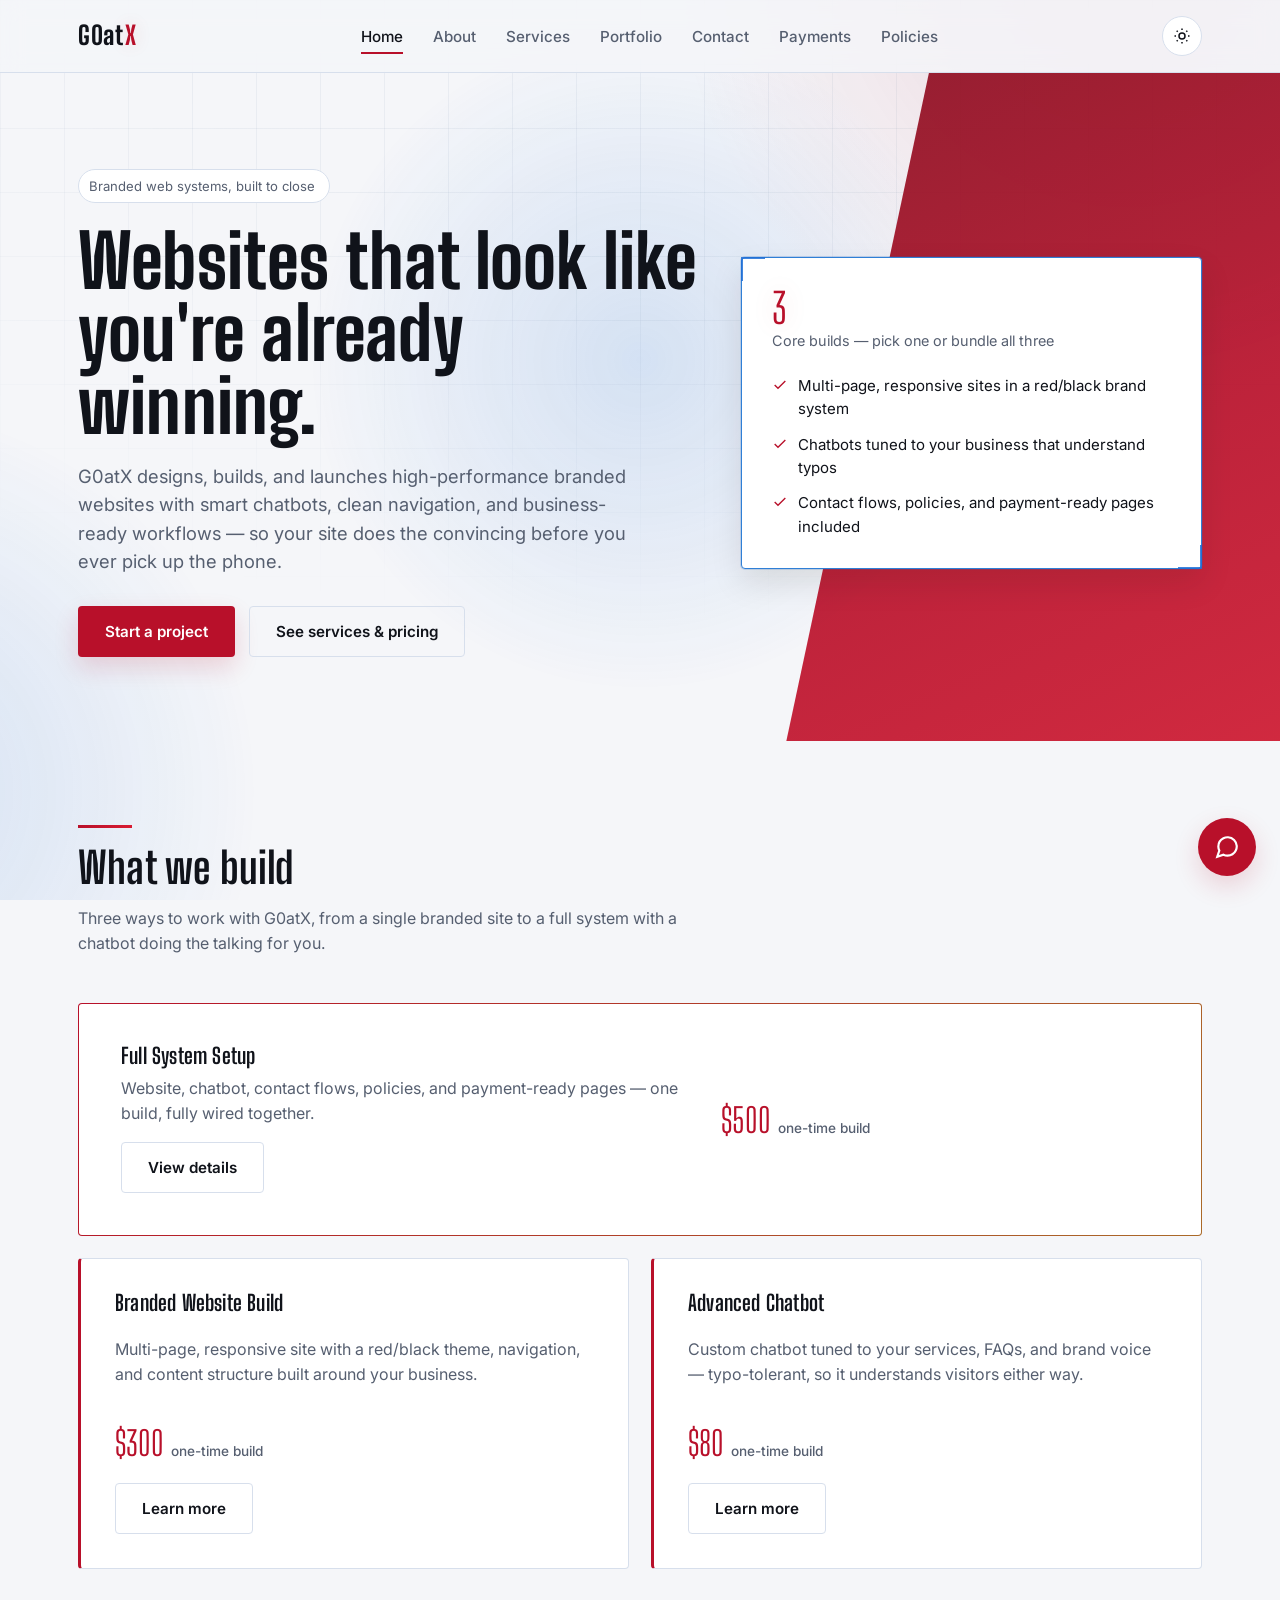
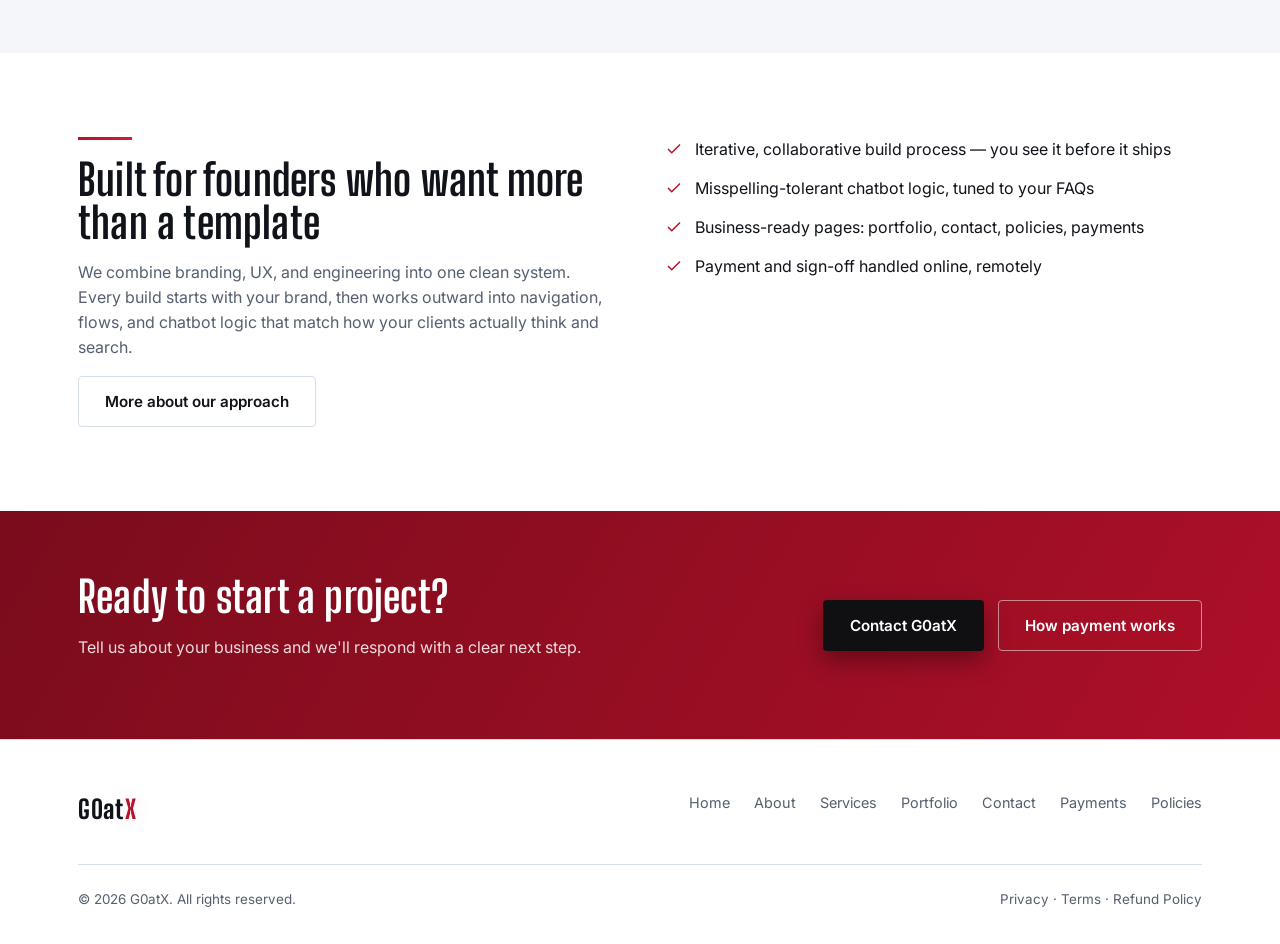
==== commit 4aa64ec9: "Update index.html" ====
--- a/index.html
+++ b/index.html
@@ -122,7 +122,7 @@
         </li>
         <li>
           <svg viewBox="0 0 24 24" fill="none" stroke="currentColor" stroke-width="2"><polyline points="20 6 9 17 4 12"/></svg>
-          <span>Payment handled in person, after you've reviewed everything</span>
+          <span>Payment and sign-off handled online, remotely</span>
         </li>
       </ul>
     </div>
@@ -167,6 +167,7 @@
   </div>
 </footer>
 
+<script src="js/config.js"></script>
 <script src="js/main.js"></script>
 <script src="js/chatbot.js"></script>
 </body>
--- a/css/style.css
+++ b/css/style.css
@@ -0,0 +1,888 @@
+/* ==========================================================================
+   G0atX — Elite, Branded Web Systems
+   Design tokens (v2 — richer background, motion, decoration)
+   ========================================================================== */
+
+@import url('https://fonts.googleapis.com/css2?family=Big+Shoulders+Display:wght@600;700;800&family=Inter:wght@400;500;600;700&display=swap');
+
+:root {
+  /* dark (default) */
+  --bg: #060608;
+  --bg-raised: #0f1116;
+  --panel: #14161c;
+  --panel-2: #191c23;
+  --border: #212636;
+  --border-strong: #2f7fd6;
+  --text: #f5f1ea;
+  --text-muted: #9ba0ac;
+  --red: #d4213f;
+  --red-deep: #6e0e1c;
+  --ember: #ff4d5e;
+  --gold: #d8a24c;
+  --blue: #2f8fef;
+  --blue-deep: #123a66;
+  --on-red: #ffffff;
+  --glow: rgba(212, 33, 63, 0.38);
+  --blue-glow: rgba(47, 143, 239, 0.35);
+  --shadow: 0 20px 44px rgba(0, 0, 0, 0.55);
+  --grid-line: rgba(120, 160, 220, 0.05);
+
+  --font-display: "Big Shoulders Display", "Arial Narrow", sans-serif;
+  --font-body: "Inter", -apple-system, BlinkMacSystemFont, "Segoe UI", sans-serif;
+
+  --maxw: 1180px;
+  --radius: 4px;
+}
+
+[data-theme="light"] {
+  --bg: #f5f6f9;
+  --bg-raised: #ffffff;
+  --panel: #ffffff;
+  --panel-2: #f0f3f8;
+  --border: #d7dfec;
+  --border-strong: #2f7fd6;
+  --text: #10131a;
+  --text-muted: #565f70;
+  --red: #b8102a;
+  --red-deep: #7a0c1c;
+  --ember: #d81b32;
+  --gold: #a97328;
+  --blue: #1f6fd6;
+  --blue-deep: #0d3b6e;
+  --on-red: #ffffff;
+  --blue-glow: rgba(31, 111, 214, 0.18);
+  --glow: rgba(184, 16, 42, 0.16);
+  --shadow: 0 14px 32px rgba(30, 20, 10, 0.1);
+  --grid-line: rgba(20, 60, 110, 0.05);
+}
+
+* { box-sizing: border-box; }
+html { scroll-behavior: smooth; }
+
+body {
+  margin: 0;
+  background: var(--bg);
+  color: var(--text);
+  font-family: var(--font-body);
+  font-size: 16px;
+  line-height: 1.55;
+  -webkit-font-smoothing: antialiased;
+  transition: background 0.25s ease, color 0.25s ease;
+  position: relative;
+  overflow-x: hidden;
+}
+
+/* Ambient background: soft glows + fine grid, sits behind everything */
+body::before {
+  content: "";
+  position: fixed;
+  inset: 0;
+  z-index: -2;
+  pointer-events: none;
+  background:
+    radial-gradient(760px circle at 88% -6%, var(--glow), transparent 60%),
+    radial-gradient(680px circle at -10% 88%, var(--blue-glow), transparent 58%),
+    radial-gradient(520px circle at 50% 40%, var(--blue-glow), transparent 65%);
+  opacity: 0.85;
+}
+body::after {
+  content: "";
+  position: fixed;
+  inset: 0;
+  z-index: -1;
+  pointer-events: none;
+  background-image:
+    linear-gradient(var(--grid-line) 1px, transparent 1px),
+    linear-gradient(90deg, var(--grid-line) 1px, transparent 1px);
+  background-size: 64px 64px;
+  mask-image: radial-gradient(ellipse 90% 70% at 50% 0%, #000 40%, transparent 100%);
+  -webkit-mask-image: radial-gradient(ellipse 90% 70% at 50% 0%, #000 40%, transparent 100%);
+}
+
+img { max-width: 100%; display: block; }
+a { color: inherit; text-decoration: none; }
+
+h1, h2, h3, h4 {
+  font-family: var(--font-display);
+  font-weight: 700;
+  line-height: 0.98;
+  margin: 0 0 0.4em;
+  letter-spacing: 0.2px;
+}
+
+h1 { font-size: clamp(2.6rem, 6vw, 4.6rem); font-weight: 800; }
+h2 { font-size: clamp(1.9rem, 3.6vw, 2.7rem); }
+h3 { font-size: 1.35rem; }
+
+.grad-text {
+  background: linear-gradient(100deg, var(--red) 10%, var(--ember) 50%, var(--gold) 100%);
+  -webkit-background-clip: text;
+  background-clip: text;
+  color: transparent;
+}
+
+p { margin: 0 0 1em; color: var(--text-muted); max-width: 62ch; }
+
+.container {
+  max-width: var(--maxw);
+  margin: 0 auto;
+  padding: 0 28px;
+  position: relative;
+}
+
+@media (prefers-reduced-motion: reduce) {
+  * { animation: none !important; transition: none !important; }
+  html { scroll-behavior: auto; }
+}
+
+a:focus-visible, button:focus-visible, input:focus-visible, textarea:focus-visible, select:focus-visible {
+  outline: 2px solid var(--blue);
+  outline-offset: 3px;
+}
+
+/* ==========================================================================
+   Motion library
+   ========================================================================== */
+
+@keyframes fadeUp {
+  from { opacity: 0; transform: translateY(22px); }
+  to   { opacity: 1; transform: translateY(0); }
+}
+@keyframes floatY {
+  0%, 100% { transform: translateY(0); }
+  50%      { transform: translateY(-10px); }
+}
+@keyframes shapeDrift {
+  0%   { transform: rotate(0deg) scale(1); }
+  50%  { transform: rotate(1.2deg) scale(1.02); }
+  100% { transform: rotate(0deg) scale(1); }
+}
+@keyframes pulseRing {
+  0%   { box-shadow: 0 0 0 0 var(--glow); }
+  70%  { box-shadow: 0 0 0 14px rgba(212, 33, 63, 0); }
+  100% { box-shadow: 0 0 0 0 rgba(212, 33, 63, 0); }
+}
+@keyframes underlineDraw {
+  from { transform: scaleX(0); }
+  to   { transform: scaleX(1); }
+}
+@keyframes spin {
+  to { transform: rotate(360deg); }
+}
+
+[data-reveal] {
+  opacity: 0;
+  transform: translateY(20px);
+  transition: opacity 0.6s ease, transform 0.6s ease;
+}
+[data-reveal].revealed {
+  opacity: 1;
+  transform: translateY(0);
+}
+
+.hero-anim > * {
+  opacity: 0;
+  animation: fadeUp 0.7s ease forwards;
+}
+.hero-anim > *:nth-child(1) { animation-delay: 0.05s; }
+.hero-anim > *:nth-child(2) { animation-delay: 0.16s; }
+.hero-anim > *:nth-child(3) { animation-delay: 0.28s; }
+.hero-anim > *:nth-child(4) { animation-delay: 0.4s; }
+.hero-anim-card { opacity: 0; animation: fadeUp 0.8s ease forwards; animation-delay: 0.3s; }
+
+/* ==========================================================================
+   Header / Nav
+   ========================================================================== */
+
+.site-header {
+  position: sticky;
+  top: 0;
+  z-index: 100;
+  background: color-mix(in srgb, var(--bg) 82%, transparent);
+  backdrop-filter: blur(12px);
+  border-bottom: 1px solid var(--border);
+}
+
+.nav {
+  display: flex;
+  align-items: center;
+  justify-content: space-between;
+  padding: 16px 28px;
+  max-width: var(--maxw);
+  margin: 0 auto;
+}
+
+.logo {
+  font-family: var(--font-display);
+  font-weight: 800;
+  font-size: 1.6rem;
+  display: flex;
+  align-items: baseline;
+  gap: 2px;
+  letter-spacing: 0.5px;
+}
+.logo .accent { color: var(--red); text-shadow: 0 0 18px var(--glow); }
+
+.nav-links {
+  display: flex;
+  align-items: center;
+  gap: 30px;
+  list-style: none;
+  margin: 0;
+  padding: 0;
+}
+
+.nav-links a {
+  font-size: 0.95rem;
+  font-weight: 500;
+  color: var(--text-muted);
+  position: relative;
+  padding: 4px 0;
+  transition: color 0.2s ease;
+}
+
+.nav-links a::after {
+  content: "";
+  position: absolute;
+  left: 0; right: 0; bottom: -4px;
+  height: 2px;
+  background: var(--red);
+  transform: scaleX(0);
+  transform-origin: left;
+  transition: transform 0.25s ease;
+}
+
+.nav-links a:hover { color: var(--text); }
+.nav-links a:hover::after { transform: scaleX(1); }
+
+.nav-links a[aria-current="page"] { color: var(--text); }
+.nav-links a[aria-current="page"]::after { transform: scaleX(1); }
+
+.nav-right {
+  display: flex;
+  align-items: center;
+  gap: 14px;
+}
+
+.theme-toggle {
+  width: 40px;
+  height: 40px;
+  border-radius: 50%;
+  border: 1px solid var(--border);
+  background: var(--panel);
+  color: var(--text);
+  display: flex;
+  align-items: center;
+  justify-content: center;
+  cursor: pointer;
+  transition: border-color 0.2s ease, transform 0.15s ease, box-shadow 0.2s ease;
+}
+.theme-toggle:hover { border-color: var(--blue); box-shadow: 0 0 0 4px var(--blue-glow); }
+.theme-toggle:active { transform: scale(0.94); }
+.theme-toggle svg { width: 18px; height: 18px; }
+[data-theme="dark"] .icon-sun,
+:root:not([data-theme="light"]) .icon-sun { display: none; }
+[data-theme="light"] .icon-moon { display: none; }
+
+.nav-toggle {
+  display: none;
+  width: 40px;
+  height: 40px;
+  border: 1px solid var(--border);
+  background: var(--panel);
+  border-radius: 50%;
+  color: var(--text);
+  cursor: pointer;
+  align-items: center;
+  justify-content: center;
+}
+
+@media (max-width: 860px) {
+  .nav-links {
+    position: fixed;
+    top: 73px;
+    left: 0; right: 0;
+    background: var(--bg-raised);
+    border-bottom: 1px solid var(--border);
+    flex-direction: column;
+    align-items: flex-start;
+    padding: 18px 28px 26px;
+    gap: 16px;
+    transform: translateY(-8px);
+    opacity: 0;
+    pointer-events: none;
+    transition: opacity 0.18s ease, transform 0.18s ease;
+  }
+  .nav-links.open { opacity: 1; transform: translateY(0); pointer-events: auto; }
+  .nav-toggle { display: flex; }
+}
+
+/* ==========================================================================
+   Buttons
+   ========================================================================== */
+
+.btn {
+  position: relative;
+  overflow: hidden;
+  display: inline-flex;
+  align-items: center;
+  gap: 8px;
+  padding: 13px 26px;
+  font-family: var(--font-body);
+  font-weight: 600;
+  font-size: 0.95rem;
+  border-radius: var(--radius);
+  border: 1px solid transparent;
+  cursor: pointer;
+  transition: transform 0.15s ease, background 0.2s ease, border-color 0.2s ease, box-shadow 0.2s ease;
+}
+.btn:hover { transform: translateY(-2px); }
+.btn:active { transform: translateY(0); }
+.btn:disabled { opacity: 0.65; cursor: default; transform: none; }
+
+.btn-primary {
+  background: var(--red);
+  color: var(--on-red);
+  box-shadow: 0 10px 24px var(--glow);
+}
+.btn-primary::before {
+  content: "";
+  position: absolute;
+  top: 0; left: -60%;
+  width: 40%; height: 100%;
+  background: linear-gradient(120deg, transparent, rgba(255,255,255,0.35), transparent);
+  transform: skewX(-20deg);
+  transition: left 0.5s ease;
+}
+.btn-primary:hover::before { left: 130%; }
+.btn-primary:hover { background: var(--ember); }
+
+.btn-outline {
+  background: transparent;
+  border-color: var(--border);
+  color: var(--text);
+}
+.btn-outline:hover { border-color: var(--blue); color: var(--blue); box-shadow: 0 0 0 4px var(--blue-glow); }
+
+.btn-block { width: 100%; justify-content: center; }
+
+/* ==========================================================================
+   Hero
+   ========================================================================== */
+
+.hero {
+  position: relative;
+  overflow: hidden;
+  padding: 96px 0 84px;
+}
+
+.hero-shape {
+  position: absolute;
+  top: -20%;
+  right: -12%;
+  width: 60%;
+  height: 140%;
+  background: linear-gradient(155deg, var(--red-deep), var(--red) 55%, var(--ember) 100%);
+  clip-path: polygon(38% 0, 100% 0, 100% 100%, 12% 100%);
+  opacity: 0.92;
+  z-index: 0;
+  animation: shapeDrift 14s ease-in-out infinite;
+}
+
+.hero-wordmark {
+  position: absolute;
+  top: -6%;
+  right: -2%;
+  font-family: var(--font-display);
+  font-weight: 800;
+  font-size: min(26vw, 320px);
+  color: var(--text);
+  opacity: 0.035;
+  z-index: 0;
+  pointer-events: none;
+  line-height: 1;
+  user-select: none;
+}
+
+.hero-inner {
+  position: relative;
+  z-index: 1;
+  display: grid;
+  grid-template-columns: 1.15fr 0.85fr;
+  gap: 40px;
+  align-items: center;
+}
+
+.eyebrow-badge {
+  display: inline-flex;
+  align-items: center;
+  gap: 8px;
+  padding: 6px 14px 6px 10px;
+  border: 1px solid var(--border);
+  border-radius: 999px;
+  font-size: 0.82rem;
+  color: var(--text-muted);
+  margin-bottom: 22px;
+  background: var(--panel);
+}
+.eyebrow-badge .dot {
+  width: 7px; height: 7px;
+  border-radius: 50%;
+  background: var(--red);
+  box-shadow: 0 0 0 3px var(--glow);
+  flex-shrink: 0;
+}
+
+.hero h1 { margin-bottom: 20px; }
+.hero .lead { font-size: 1.15rem; max-width: 46ch; color: var(--text-muted); }
+
+.hero-ctas { display: flex; gap: 14px; margin-top: 30px; flex-wrap: wrap; }
+
+.hero-card {
+  position: relative;
+  background: var(--panel);
+  border: 1px solid var(--border-strong);
+  border-radius: var(--radius);
+  padding: 30px;
+  box-shadow: var(--shadow), 0 0 0 1px var(--blue-glow);
+  animation: floatY 6s ease-in-out infinite;
+}
+.hero-card::before,
+.hero-card::after {
+  content: "";
+  position: absolute;
+  width: 22px; height: 22px;
+  border: 2px solid var(--blue);
+  opacity: 0.85;
+}
+.hero-card::before { top: -1px; left: -1px; border-right: none; border-bottom: none; }
+.hero-card::after { bottom: -1px; right: -1px; border-left: none; border-top: none; }
+
+.hero-card .stat {
+  font-family: var(--font-display);
+  font-size: 2.6rem;
+  color: var(--red);
+  line-height: 1;
+  text-shadow: 0 0 26px var(--glow);
+}
+.hero-card .stat-label { color: var(--text-muted); font-size: 0.9rem; margin-bottom: 22px; }
+.hero-card ul { list-style: none; margin: 0; padding: 0; display: grid; gap: 12px; }
+.hero-card li { display: flex; gap: 10px; align-items: flex-start; font-size: 0.94rem; }
+.hero-card li svg { flex-shrink: 0; margin-top: 3px; width: 16px; height: 16px; color: var(--red); }
+
+@media (max-width: 900px) {
+  .hero-inner { grid-template-columns: 1fr; }
+  .hero-shape { opacity: 0.35; }
+  .hero-wordmark { display: none; }
+}
+
+/* ==========================================================================
+   Sections
+   ========================================================================== */
+
+.section { padding: 84px 0; position: relative; }
+.section-alt { background: var(--bg-raised); }
+.section-head { max-width: 640px; margin-bottom: 48px; }
+.section-head p { margin: 0; }
+
+.divider {
+  width: 54px;
+  height: 3px;
+  background: linear-gradient(90deg, var(--red), var(--ember));
+  margin: 0 0 18px;
+  position: relative;
+}
+.divider::after {
+  content: "";
+  position: absolute;
+  left: 0; top: 0;
+  height: 100%;
+  width: 100%;
+  background: inherit;
+  transform: scaleX(0);
+  transform-origin: left;
+  animation: underlineDraw 0.8s ease forwards;
+  animation-delay: 0.15s;
+}
+
+/* Trust bar */
+.trust-bar {
+  display: grid;
+  grid-template-columns: repeat(4, 1fr);
+  gap: 22px;
+}
+.trust-item {
+  display: flex;
+  flex-direction: column;
+  gap: 12px;
+  padding: 22px;
+  border: 1px solid var(--border);
+  border-radius: var(--radius);
+  background: var(--panel-2);
+  transition: transform 0.2s ease, border-color 0.2s ease;
+}
+.trust-item:hover { transform: translateY(-4px); border-color: var(--red); }
+.trust-icon {
+  width: 40px; height: 40px;
+  border-radius: 50%;
+  border: 1.5px solid var(--red);
+  display: flex; align-items: center; justify-content: center;
+  color: var(--red);
+  flex-shrink: 0;
+}
+.trust-icon svg { width: 19px; height: 19px; }
+.trust-item h4 { font-family: var(--font-body); font-weight: 700; font-size: 0.98rem; margin: 0; color: var(--text); }
+.trust-item p { font-size: 0.87rem; margin: 0; }
+
+@media (max-width: 900px) {
+  .trust-bar { grid-template-columns: repeat(2, 1fr); }
+}
+@media (max-width: 560px) {
+  .trust-bar { grid-template-columns: 1fr; }
+}
+
+/* Services — asymmetric grid */
+.services-grid {
+  display: grid;
+  grid-template-columns: repeat(6, 1fr);
+  gap: 22px;
+}
+
+.service-card {
+  grid-column: span 3;
+  position: relative;
+  background: var(--panel);
+  border: 1px solid var(--border);
+  border-left: 3px solid var(--red);
+  border-radius: var(--radius);
+  padding: 34px;
+  display: flex;
+  flex-direction: column;
+  gap: 14px;
+  transition: transform 0.25s ease, box-shadow 0.25s ease, border-color 0.25s ease;
+}
+.service-card:hover {
+  transform: translateY(-6px);
+  box-shadow: var(--shadow), 0 0 0 1px var(--blue-glow);
+  border-color: var(--border-strong);
+}
+
+.service-card.featured {
+  grid-column: span 6;
+  display: grid;
+  grid-template-columns: 1.3fr 1fr;
+  gap: 30px;
+  align-items: center;
+  padding: 42px;
+  background:
+    linear-gradient(var(--panel), var(--panel)) padding-box,
+    linear-gradient(120deg, var(--red), var(--gold), var(--red)) border-box;
+  border: 1px solid transparent;
+  background-size: 100% 100%, 220% 220%;
+}
+.service-card.featured:hover { background-position: 0 0, 100% 100%; transition: background-position 1.2s ease; }
+
+.service-price {
+  font-family: var(--font-display);
+  font-size: 2.1rem;
+  color: var(--red);
+}
+.service-price small {
+  font-family: var(--font-body);
+  font-size: 0.85rem;
+  color: var(--text-muted);
+  font-weight: 500;
+}
+.service-card .btn { align-self: flex-start; margin-top: auto; }
+
+@media (max-width: 780px) {
+  .services-grid { grid-template-columns: 1fr; }
+  .service-card, .service-card.featured { grid-column: span 1; grid-template-columns: 1fr; }
+}
+
+/* Portfolio rows */
+.portfolio-list { display: flex; flex-direction: column; border-top: 1px solid var(--border); }
+
+.portfolio-row {
+  display: grid;
+  grid-template-columns: 1.1fr 1.4fr 0.6fr;
+  gap: 24px;
+  align-items: center;
+  padding: 34px 0;
+  border-bottom: 1px solid var(--border);
+  transition: padding-left 0.25s ease, background 0.25s ease;
+}
+.portfolio-row:hover { padding-left: 14px; background: var(--panel-2); }
+.portfolio-row h3 { margin-bottom: 8px; }
+.portfolio-tag {
+  justify-self: start;
+  font-size: 0.82rem;
+  color: var(--red);
+  border: 1px solid var(--red);
+  padding: 5px 12px;
+  border-radius: 999px;
+}
+
+@media (max-width: 780px) {
+  .portfolio-row { grid-template-columns: 1fr; gap: 10px; }
+  .portfolio-row:hover { padding-left: 0; }
+  .portfolio-tag { justify-self: start; }
+}
+
+/* Approach / about columns */
+.two-col { display: grid; grid-template-columns: 1fr 1fr; gap: 50px; align-items: start; }
+@media (max-width: 780px) { .two-col { grid-template-columns: 1fr; } }
+
+.checklist { list-style: none; margin: 0; padding: 0; display: grid; gap: 14px; }
+.checklist li { display: flex; gap: 12px; align-items: flex-start; color: var(--text); }
+.checklist li svg { flex-shrink: 0; margin-top: 3px; width: 18px; height: 18px; color: var(--red); }
+
+/* CTA band */
+.cta-band {
+  position: relative;
+  overflow: hidden;
+  background: linear-gradient(120deg, var(--red-deep), var(--red) 60%, var(--ember));
+  background-size: 200% 200%;
+  animation: shapeDrift 10s ease-in-out infinite;
+  color: #fff;
+  padding: 64px 0;
+  text-align: left;
+}
+.cta-band h2 { color: #fff; }
+.cta-band p { color: rgba(255,255,255,0.85); }
+.cta-band .btn-outline { border-color: rgba(255,255,255,0.5); color: #fff; }
+.cta-band .btn-outline:hover { border-color: #fff; box-shadow: 0 0 0 4px rgba(255,255,255,0.15); }
+.cta-band .btn-primary { background: #101012; box-shadow: 0 10px 24px rgba(0,0,0,0.35); }
+.cta-band .btn-primary:hover { background: #1e1e21; }
+
+/* ==========================================================================
+   Forms
+   ========================================================================== */
+
+.form-card {
+  background: var(--panel);
+  border: 1px solid var(--border-strong);
+  border-radius: var(--radius);
+  padding: 40px;
+  box-shadow: var(--shadow), 0 0 0 1px var(--blue-glow);
+}
+
+.field { margin-bottom: 20px; }
+.field label { display: block; font-size: 0.88rem; font-weight: 600; margin-bottom: 8px; color: var(--text); }
+
+.field input,
+.field select,
+.field textarea {
+  width: 100%;
+  padding: 13px 14px;
+  background: var(--bg);
+  border: 1px solid var(--border);
+  border-radius: var(--radius);
+  color: var(--text);
+  font-family: var(--font-body);
+  font-size: 0.98rem;
+  transition: border-color 0.15s ease, box-shadow 0.15s ease;
+}
+.field input:focus, .field select:focus, .field textarea:focus {
+  border-color: var(--blue);
+  outline: none;
+  box-shadow: 0 0 0 4px var(--blue-glow);
+}
+
+.field textarea { resize: vertical; min-height: 120px; }
+.field-row { display: grid; grid-template-columns: 1fr 1fr; gap: 18px; }
+@media (max-width: 600px) { .field-row { grid-template-columns: 1fr; } }
+
+.form-note { font-size: 0.85rem; color: var(--text-muted); margin-top: 14px; }
+
+.form-success {
+  display: none;
+  background: var(--panel);
+  border: 1px solid var(--red);
+  border-radius: var(--radius);
+  padding: 30px;
+  text-align: center;
+}
+.form-success.visible { display: block; animation: fadeUp 0.4s ease; }
+.form-success h3 { color: var(--red); }
+.form-success .check-circle {
+  width: 52px; height: 52px;
+  border-radius: 50%;
+  border: 2px solid var(--red);
+  display: flex; align-items: center; justify-content: center;
+  margin: 0 auto 16px;
+  color: var(--red);
+}
+.form-success .check-circle svg { width: 24px; height: 24px; }
+
+.info-panel {
+  background: var(--panel);
+  border: 1px solid var(--border);
+  border-left: 3px solid var(--red);
+  border-radius: var(--radius);
+  padding: 30px;
+}
+.info-panel h3 { margin-bottom: 14px; }
+.info-panel ol, .info-panel ul { padding-left: 20px; color: var(--text-muted); }
+.info-panel li { margin-bottom: 10px; }
+
+.payment-methods { display: flex; flex-wrap: wrap; gap: 10px; margin-top: 18px; }
+.payment-pill {
+  border: 1px solid var(--border);
+  padding: 8px 14px;
+  border-radius: 999px;
+  font-size: 0.85rem;
+  color: var(--text);
+  background: var(--bg);
+  transition: border-color 0.2s ease, color 0.2s ease;
+}
+.payment-pill:hover { border-color: var(--red); color: var(--red); }
+
+.notice-strip {
+  border: 1px solid var(--red);
+  background: var(--glow);
+  border-radius: var(--radius);
+  padding: 18px 22px;
+  font-size: 0.94rem;
+  color: var(--text);
+  margin-bottom: 28px;
+}
+.notice-strip strong { color: var(--red); }
+
+/* Spinner for submit state */
+.spinner {
+  width: 15px; height: 15px;
+  border-radius: 50%;
+  border: 2px solid rgba(255,255,255,0.4);
+  border-top-color: #fff;
+  animation: spin 0.6s linear infinite;
+  display: inline-block;
+}
+
+/* Policies accordion */
+.accordion { border-top: 1px solid var(--border); }
+.accordion-item { border-bottom: 1px solid var(--border); }
+.accordion-trigger {
+  width: 100%;
+  text-align: left;
+  background: none;
+  border: none;
+  color: var(--text);
+  font-family: var(--font-display);
+  font-size: 1.3rem;
+  padding: 24px 0;
+  display: flex;
+  align-items: center;
+  justify-content: space-between;
+  cursor: pointer;
+}
+.accordion-trigger .plus { color: var(--red); font-size: 1.6rem; transition: transform 0.2s ease; line-height: 1; }
+.accordion-item.open .plus { transform: rotate(45deg); }
+.accordion-panel { max-height: 0; overflow: hidden; transition: max-height 0.25s ease; }
+.accordion-panel-inner { padding-bottom: 26px; }
+.accordion-panel-inner p { max-width: 72ch; }
+
+/* ==========================================================================
+   Footer
+   ========================================================================== */
+
+.site-footer { border-top: 1px solid var(--border); padding: 50px 0 34px; background: var(--bg-raised); }
+.footer-top { display: flex; justify-content: space-between; gap: 30px; flex-wrap: wrap; margin-bottom: 34px; }
+.footer-links { display: flex; gap: 24px; flex-wrap: wrap; list-style: none; padding: 0; margin: 0; }
+.footer-links a { color: var(--text-muted); font-size: 0.9rem; transition: color 0.2s ease; }
+.footer-links a:hover { color: var(--red); }
+.footer-bottom {
+  display: flex; justify-content: space-between; flex-wrap: wrap; gap: 10px;
+  padding-top: 24px; border-top: 1px solid var(--border);
+  color: var(--text-muted); font-size: 0.84rem;
+}
+.footer-bottom a { color: var(--text-muted); transition: color 0.2s ease; }
+.footer-bottom a:hover { color: var(--red); }
+
+/* ==========================================================================
+   Chatbot widget
+   ========================================================================== */
+
+.chat-launcher {
+  position: fixed;
+  bottom: 24px;
+  right: 24px;
+  z-index: 200;
+  width: 58px;
+  height: 58px;
+  border-radius: 50%;
+  background: var(--red);
+  color: #fff;
+  border: none;
+  cursor: pointer;
+  display: flex;
+  align-items: center;
+  justify-content: center;
+  box-shadow: 0 10px 26px var(--glow);
+  transition: transform 0.15s ease, background 0.2s ease;
+  animation: pulseRing 2.6s ease-out infinite;
+}
+.chat-launcher:hover { transform: scale(1.06); background: var(--ember); }
+.chat-launcher svg { width: 26px; height: 26px; }
+
+.chat-window {
+  position: fixed;
+  bottom: 92px;
+  right: 24px;
+  z-index: 200;
+  width: 340px;
+  max-width: calc(100vw - 40px);
+  max-height: 480px;
+  background: var(--panel);
+  border: 1px solid var(--border-strong);
+  border-radius: 12px;
+  box-shadow: var(--shadow), 0 0 0 1px var(--blue-glow);
+  display: none;
+  flex-direction: column;
+  overflow: hidden;
+}
+.chat-window.open { display: flex; animation: fadeUp 0.25s ease; }
+
+.chat-head {
+  background: linear-gradient(120deg, var(--red-deep), var(--red));
+  color: #fff;
+  padding: 16px 18px;
+  display: flex;
+  align-items: center;
+  justify-content: space-between;
+}
+.chat-head strong { font-family: var(--font-display); font-size: 1.1rem; }
+.chat-head span { display: block; font-size: 0.76rem; color: rgba(255,255,255,0.85); }
+.chat-close { background: none; border: none; color: #fff; cursor: pointer; font-size: 1.2rem; line-height: 1; }
+
+.chat-body { flex: 1; overflow-y: auto; padding: 16px; display: flex; flex-direction: column; gap: 12px; background: var(--bg); }
+
+.chat-msg { max-width: 84%; padding: 10px 13px; border-radius: 12px; font-size: 0.89rem; line-height: 1.4; animation: fadeUp 0.25s ease; }
+.chat-msg.bot { background: var(--panel); border: 1px solid var(--border); align-self: flex-start; border-bottom-left-radius: 3px; }
+.chat-msg.user { background: var(--red); color: #fff; align-self: flex-end; border-bottom-right-radius: 3px; }
+.chat-msg a { color: var(--red); text-decoration: underline; }
+.chat-msg.user a { color: #fff; }
+
+.chat-suggestions { display: flex; flex-wrap: wrap; gap: 6px; padding: 0 16px 12px; background: var(--bg); }
+.chat-suggestion-btn {
+  font-size: 0.78rem; padding: 6px 10px; border-radius: 999px;
+  border: 1px solid var(--border); background: var(--panel); color: var(--text-muted); cursor: pointer;
+  transition: border-color 0.2s ease, color 0.2s ease;
+}
+.chat-suggestion-btn:hover { border-color: var(--red); color: var(--red); }
+
+.chat-input-row { display: flex; border-top: 1px solid var(--border); background: var(--panel); }
+.chat-input-row input { flex: 1; border: none; background: transparent; padding: 14px; color: var(--text); font-family: var(--font-body); font-size: 0.92rem; }
+.chat-input-row input:focus { outline: none; }
+.chat-send { border: none; background: none; color: var(--red); padding: 0 16px; cursor: pointer; display: flex; align-items: center; }
+.chat-send svg { width: 20px; height: 20px; }
+
+@media (max-width: 480px) {
+  .chat-window { right: 16px; left: 16px; width: auto; bottom: 84px; }
+  .chat-launcher { right: 16px; bottom: 16px; }
+}
+
+/* Utility */
+.text-center { text-align: center; }
+.mt-0 { margin-top: 0; }
+.small { font-size: 0.85rem; color: var(--text-muted); }
